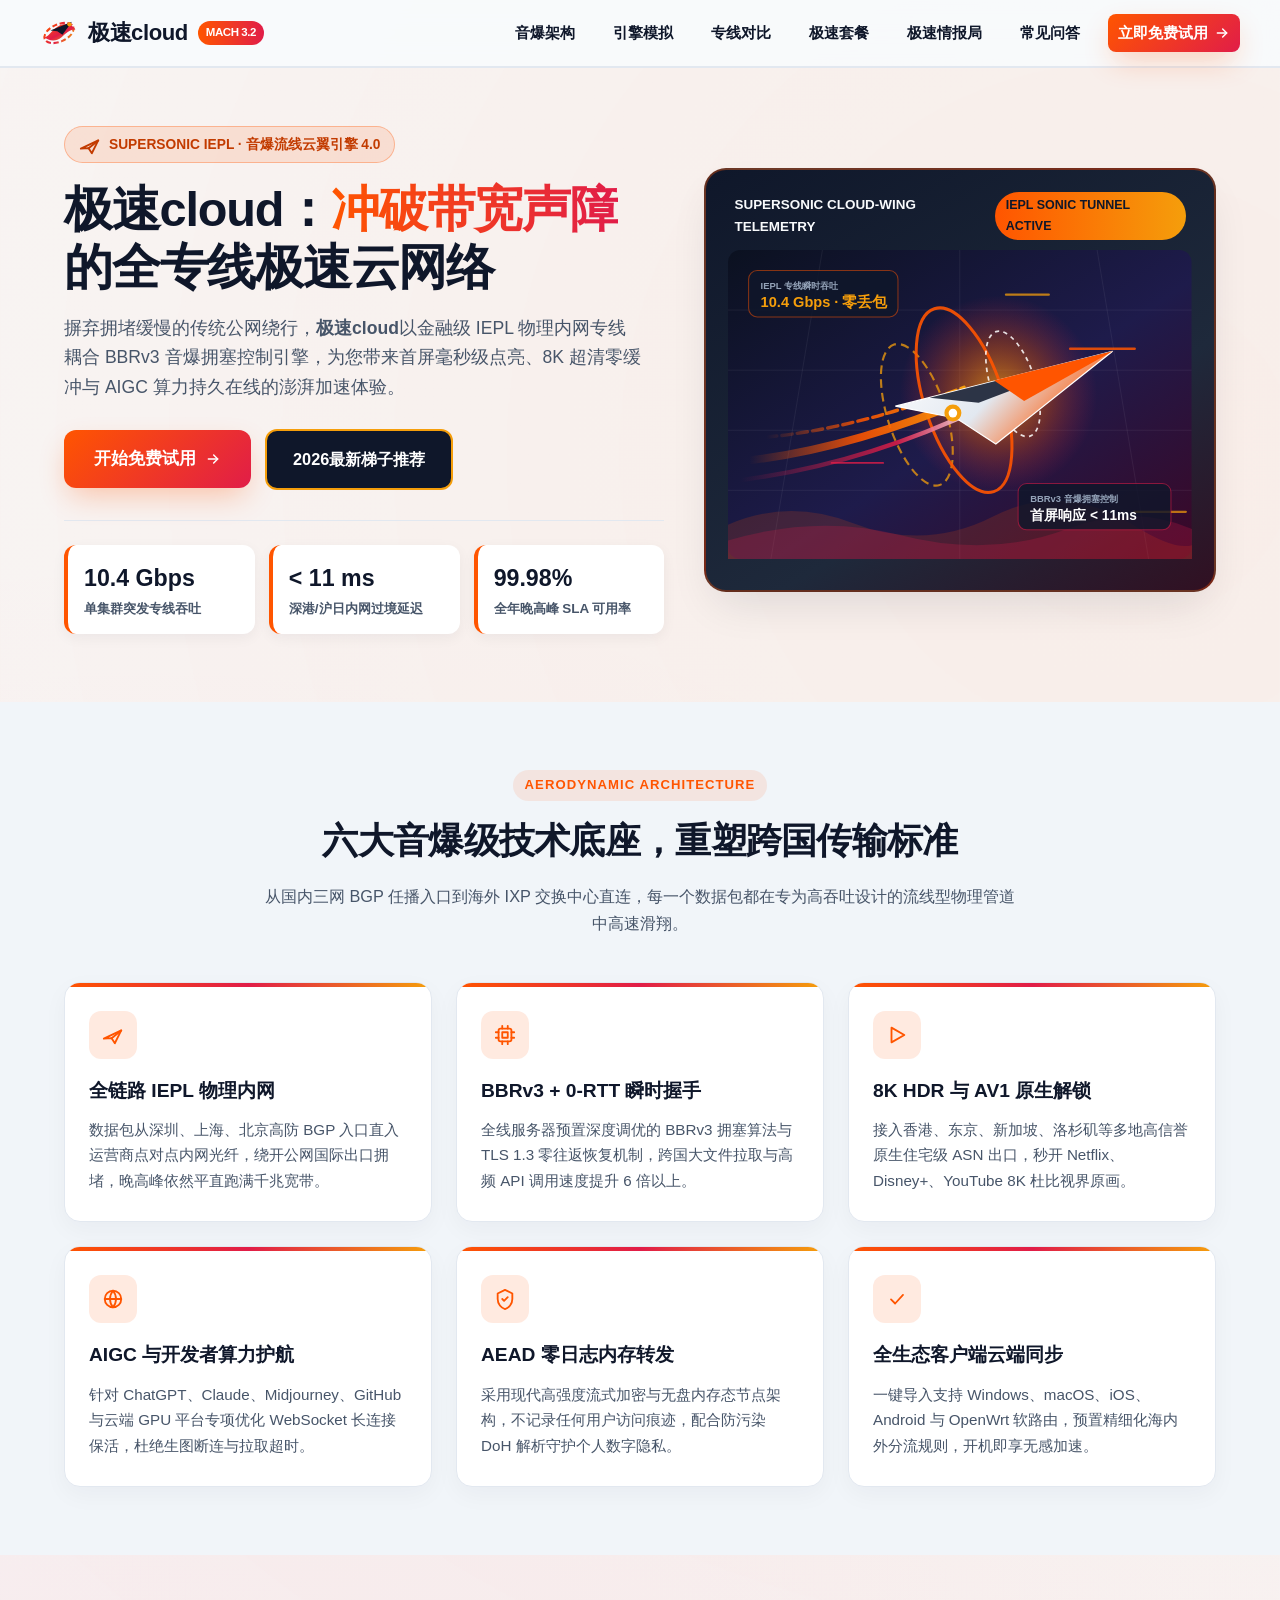
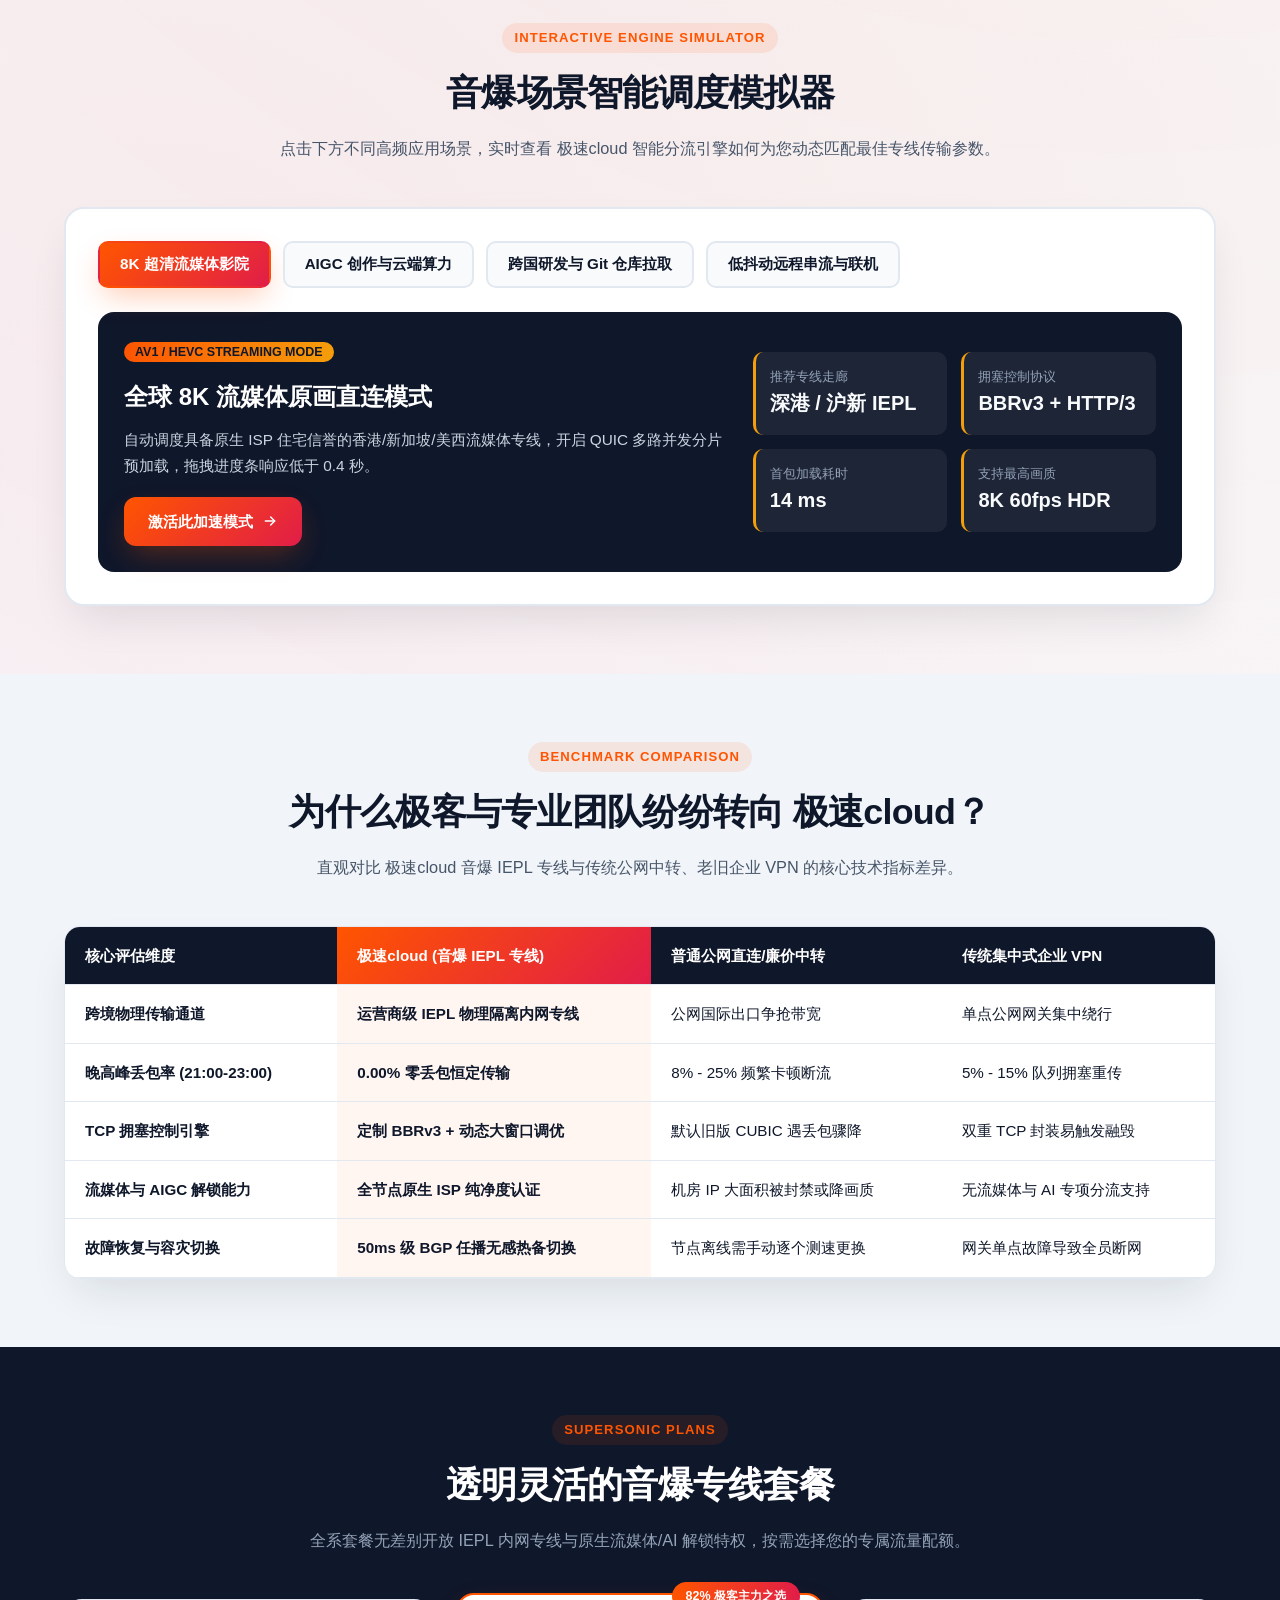
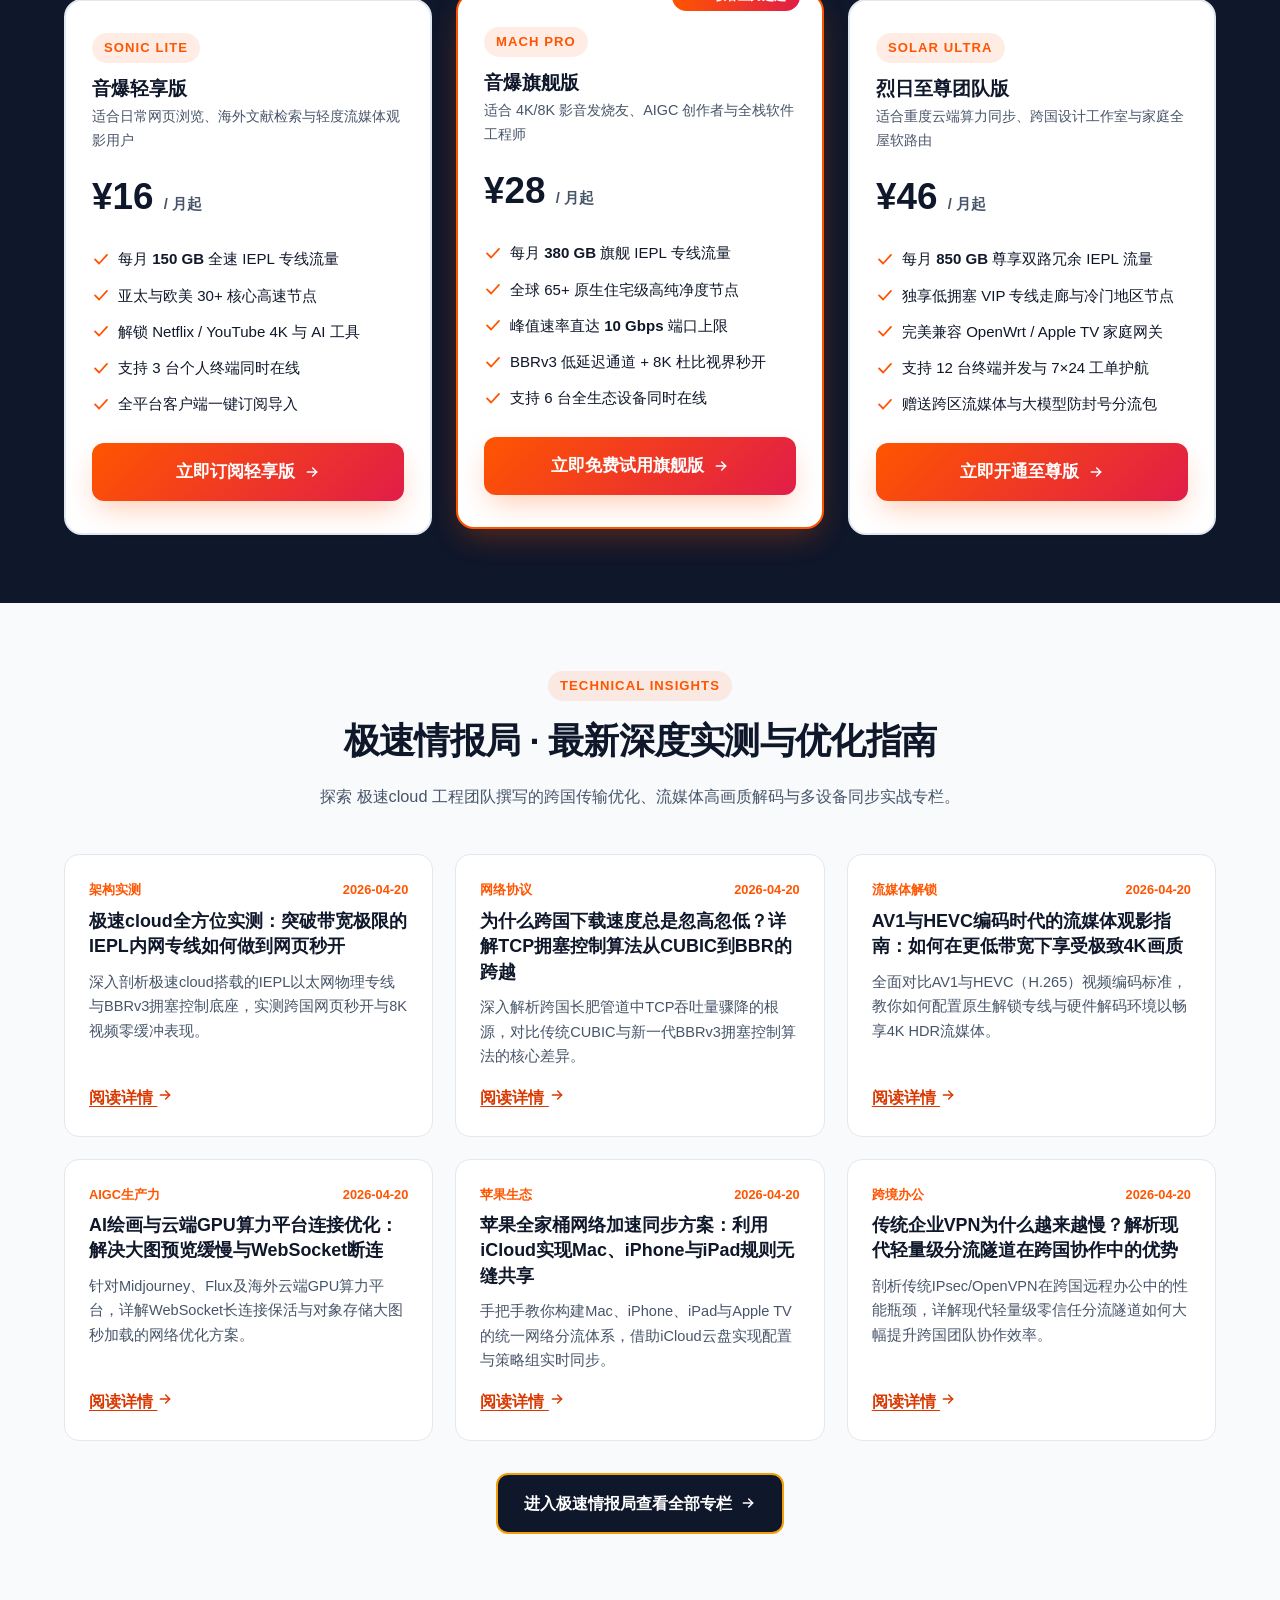
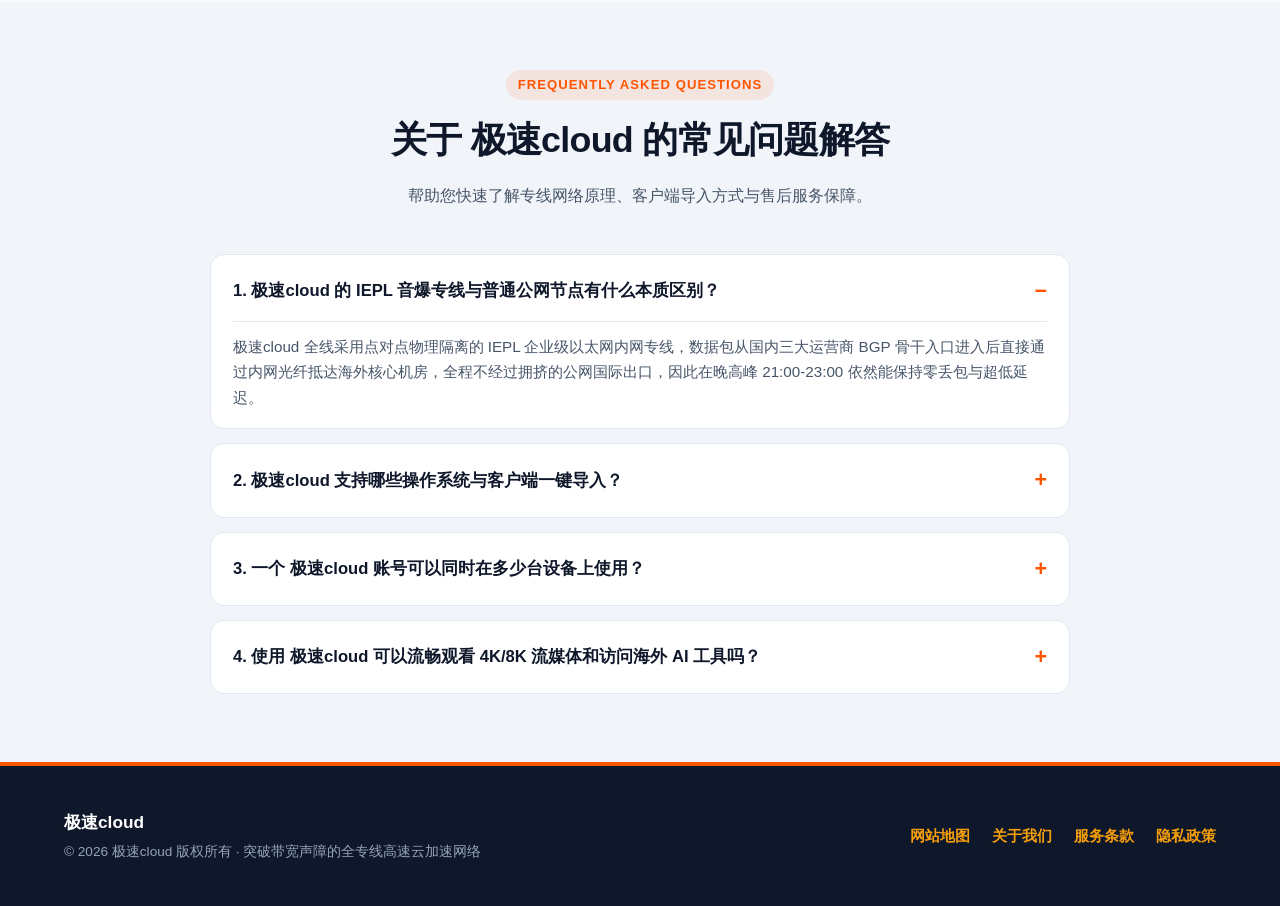
==== index.html @ c7a81253 "Deploy jscloud.autos landing page" ====
<!DOCTYPE html>
<html lang="zh-CN">
<head>
  <meta charset="UTF-8">
  <meta name="viewport" content="width=device-width, initial-scale=1.0">
  <title>极速cloud官网 - 突破声障的IEPL专线客户端下载与高速节点机场套餐</title>
  <meta name="description" content="极速cloud官方客户端与高速节点订阅平台，搭载IEPL内网物理专线与BBRv3音爆加速引擎，实现跨国网络加速与8K流媒体极速秒开，是2026年口碑卓越的旗舰机场推荐之选。">
  <link rel="canonical" href="https://jscloud.autos/">
  <meta property="og:title" content="极速cloud官网 - 突破声障的IEPL专线客户端下载与高速节点机场套餐">
  <meta property="og:description" content="极速cloud官方客户端与高速节点订阅平台，搭载IEPL内网物理专线与BBRv3音爆加速引擎，实现跨国网络加速与8K流媒体极速秒开，是2026年口碑卓越的旗舰机场推荐之选。">
  <meta property="og:url" content="https://jscloud.autos/">
  <meta property="og:type" content="website">
  <script type="application/ld+json">
  [
    {
      "@context": "https://schema.org",
      "@type": "SoftwareApplication",
      "name": "极速cloud",
      "applicationCategory": "NetworkingApplication",
      "operatingSystem": "Windows, macOS, iOS, Android, Linux, OpenWrt",
      "description": "极速cloud官方客户端与高速节点订阅平台，搭载IEPL内网物理专线与BBRv3音爆加速引擎，实现跨国网络加速与8K流媒体极速秒开，是2026年口碑卓越的旗舰机场推荐之选。",
      "offers": {
        "@type": "AggregateOffer",
        "lowPrice": "16.00",
        "highPrice": "46.00",
        "priceCurrency": "CNY",
        "offerCount": "3"
      }
    },
    {
      "@context": "https://schema.org",
      "@type": "FAQPage",
      "mainEntity": [
        {
          "@type": "Question",
          "name": "极速cloud的IEPL音爆专线与普通公网节点有什么本质区别？",
          "acceptedAnswer": {
            "@type": "Answer",
            "text": "极速cloud全线采用点对点物理隔离的IEPL企业内网专线，数据包无需经过拥挤的公网国际出口，晚高峰依然保持零丢包与超低抖动。"
          }
        },
        {
          "@type": "Question",
          "name": "极速cloud支持哪些操作系统与客户端一键导入？",
          "acceptedAnswer": {
            "@type": "Answer",
            "text": "全面兼容Windows、macOS、iOS、Android、Linux及OpenWrt软路由主流客户端，提供智能云端订阅链接一键导入。"
          }
        },
        {
          "@type": "Question",
          "name": "一个极速cloud账号可以同时在多少台设备上使用？",
          "acceptedAnswer": {
            "@type": "Answer",
            "text": "所有套餐均支持个人名下多终端同时在线，无论是桌面办公电脑、手机、平板还是客厅Apple TV均可无缝共享。"
          }
        },
        {
          "@type": "Question",
          "name": "使用极速cloud可以流畅观看4K流媒体和访问海外AI工具吗？",
          "acceptedAnswer": {
            "@type": "Answer",
            "text": "可以。极速cloud在全部核心落地机房部署了高纯净度原生ISP出口，完美支持Netflix、Disney+、YouTube 8K以及主流AI生产力工具。"
          }
        }
      ]
    }
  ]
  </script>
  <style>
:root {
  --bg-main: #F8FAFC;
  --bg-card: #FFFFFF;
  --bg-dark: #0F172A;
  --bg-dark-2: #1E293B;
  --text-main: #0F172A;
  --text-muted: #475569;
  --accent-orange: #FF5500;
  --accent-crimson: #E11D48;
  --accent-gold: #F59E0B;
  --border-light: #E2E8F0;
  --shadow-lg: 0 20px 45px -12px rgba(15, 23, 42, 0.12);
  --shadow-orange: 0 12px 30px -6px rgba(255, 85, 0, 0.32);
}
* { box-sizing: border-box; margin: 0; padding: 0; }
html { scroll-behavior: smooth; font-family: "PingFang SC", "Microsoft YaHei", -apple-system, BlinkMacSystemFont, sans-serif; background: var(--bg-main); color: var(--text-main); line-height: 1.68; }
body { overflow-x: hidden; background-image: radial-gradient(circle at 88% 8%, rgba(255,85,0,0.08) 0%, transparent 42%), radial-gradient(circle at 12% 35%, rgba(225,29,72,0.06) 0%, transparent 38%); }
a, a:visited { color: #D93800; text-decoration: underline; text-underline-offset: 3px; font-weight: 600; transition: color 0.2s ease, opacity 0.2s ease; }
a:hover { color: var(--accent-crimson); }
.container { max-width: 1200px; margin: 0 auto; padding: 0 24px; }

/* Header & Navigation */
.site-header { position: sticky; top: 0; z-index: 100; background: rgba(248, 250, 252, 0.94); backdrop-filter: blur(12px); border-bottom: 2px solid var(--border-light); }
.nav-wrap { display: flex; align-items: center; justify-content: space-between; padding: 14px 0; gap: 16px; }
.brand-link, .brand-link:visited { display: inline-flex; align-items: center; gap: 10px; font-size: 1.38rem; font-weight: 900; color: var(--text-main); text-decoration: none; letter-spacing: -0.02em; }
.brand-badge { font-size: 0.72rem; background: linear-gradient(90deg, var(--accent-orange), var(--accent-crimson)); color: #fff; padding: 2px 8px; border-radius: 99px; font-weight: 700; text-transform: uppercase; }
.main-nav { display: flex; align-items: center; flex-wrap: wrap; gap: 8px 18px; }
.main-nav a, .main-nav a:visited { color: var(--text-main); text-decoration: none; font-size: 0.96rem; font-weight: 700; padding: 6px 10px; border-radius: 8px; transition: all 0.2s; }
.main-nav a:hover { color: var(--accent-orange); background: rgba(255, 85, 0, 0.08); }
.nav-cta, .nav-cta:visited { background: linear-gradient(135deg, var(--accent-orange), var(--accent-crimson)); color: #FFFFFF !important; text-decoration: none !important; padding: 9px 18px; border-radius: 999px; font-size: 0.92rem; font-weight: 800; box-shadow: var(--shadow-orange); display: inline-flex; align-items: center; gap: 6px; white-space: nowrap; }
.nav-cta:hover { transform: translateY(-1px); opacity: 0.95; }

/* Buttons */
.btn-row { display: flex; flex-wrap: wrap; gap: 14px; align-items: center; margin-top: 26px; }
.btn-primary, .btn-primary:visited { display: inline-flex; align-items: center; gap: 9px; background: linear-gradient(135deg, var(--accent-orange) 0%, var(--accent-crimson) 100%); color: #FFFFFF !important; text-decoration: none !important; padding: 15px 30px; border-radius: 12px; font-size: 1.05rem; font-weight: 800; box-shadow: var(--shadow-orange); transition: transform 0.2s, box-shadow 0.2s; border: none; cursor: pointer; }
.btn-primary:hover { transform: translateY(-2px); box-shadow: 0 16px 36px -6px rgba(225, 29, 72, 0.45); }
.btn-secondary, .btn-secondary:visited { display: inline-flex; align-items: center; gap: 8px; background: var(--bg-dark); color: #FFFFFF !important; text-decoration: none !important; padding: 15px 26px; border-radius: 12px; font-size: 1.02rem; font-weight: 800; border: 2px solid var(--accent-gold); transition: transform 0.2s, background 0.2s; }
.btn-secondary:hover { background: var(--bg-dark-2); transform: translateY(-2px); }

/* Hero Section */
.hero { padding: 58px 0 68px; position: relative; overflow: hidden; }
.hero-grid { display: grid; grid-template-columns: 1.08fr 0.92fr; gap: 40px; align-items: center; }
.sonic-tag { display: inline-flex; align-items: center; gap: 8px; background: rgba(255, 85, 0, 0.12); color: #C23B00; border: 1px solid rgba(255, 85, 0, 0.32); padding: 6px 14px; border-radius: 999px; font-size: 0.86rem; font-weight: 800; margin-bottom: 18px; }
.hero h1 { font-size: clamp(2.1rem, 3.8vw, 3.25rem); line-height: 1.18; font-weight: 900; color: var(--bg-dark); letter-spacing: -0.025em; margin-bottom: 18px; }
.hero h1 .hl { background: linear-gradient(90deg, var(--accent-orange), var(--accent-crimson)); -webkit-background-clip: text; -webkit-text-fill-color: transparent; }
.hero-lead { font-size: 1.1rem; color: var(--text-muted); margin-bottom: 20px; max-width: 580px; }
.hero-metrics { display: grid; grid-template-columns: repeat(3, 1fr); gap: 14px; margin-top: 30px; padding-top: 24px; border-top: 1px solid var(--border-light); }
.metric-box { background: var(--bg-card); padding: 14px 16px; border-radius: 12px; border-left: 4px solid var(--accent-orange); box-shadow: 0 4px 14px rgba(15,23,42,0.05); }
.metric-val { font-size: 1.45rem; font-weight: 900; color: var(--bg-dark); }
.metric-lbl { font-size: 0.84rem; color: var(--text-muted); font-weight: 600; }

/* Animated SVG Stage */
.sonic-stage { background: linear-gradient(150deg, #0F172A 0%, #1E293B 65%, #311022 100%); border-radius: 22px; padding: 22px; box-shadow: var(--shadow-lg); border: 2px solid rgba(255, 85, 0, 0.35); position: relative; overflow: hidden; }
.sonic-stage-header { display: flex; justify-content: space-between; align-items: center; color: #F8FAFC; font-size: 0.84rem; font-weight: 700; margin-bottom: 10px; padding: 0 6px; }
.mach-pill { background: linear-gradient(90deg, #FF5500, #F59E0B); color: #0F172A; padding: 3px 11px; border-radius: 99px; font-weight: 900; font-size: 0.78rem; }
@keyframes pulseBoom { 0%, 100% { transform: scale(0.95); opacity: 0.75; } 50% { transform: scale(1.06); opacity: 1; } }
@keyframes wingFloat { 0%, 100% { transform: translateY(0px) translateX(0px); } 50% { transform: translateY(-7px) translateX(5px); } }
.wing-glider { animation: wingFloat 3.4s ease-in-out infinite; transform-origin: center; }
.boom-ring { animation: pulseBoom 2.4s ease-in-out infinite; transform-origin: center; }

/* Sections */
.section { padding: 68px 0; }
.section-alt { background: #F1F5F9; }
.section-dark { background: var(--bg-dark); color: #F8FAFC; }
.sec-head { text-align: center; max-width: 760px; margin: 0 auto 44px; }
.sec-tag { display: inline-block; font-size: 0.82rem; font-weight: 800; text-transform: uppercase; letter-spacing: 0.08em; color: var(--accent-orange); background: rgba(255,85,0,0.1); padding: 4px 12px; border-radius: 99px; margin-bottom: 10px; }
.sec-head h2 { font-size: clamp(1.7rem, 2.8vw, 2.35rem); font-weight: 900; margin-bottom: 12px; letter-spacing: -0.02em; }
.sec-head p { color: var(--text-muted); font-size: 1.02rem; }
.section-dark .sec-head p { color: #94A3B8; }

/* Feature Grid */
.feat-grid { display: grid; grid-template-columns: repeat(3, 1fr); gap: 24px; }
.feat-card { background: var(--bg-card); border-radius: 16px; padding: 28px 24px; border: 1px solid var(--border-light); box-shadow: 0 8px 24px rgba(15,23,42,0.04); transition: transform 0.2s, border-color 0.2s; position: relative; overflow: hidden; }
.feat-card::before { content: ""; position: absolute; top: 0; left: 0; width: 100%; height: 4px; background: linear-gradient(90deg, var(--accent-orange), var(--accent-crimson), var(--accent-gold)); }
.feat-card:hover { transform: translateY(-4px); border-color: var(--accent-orange); }
.feat-icon { width: 48px; height: 48px; border-radius: 12px; background: rgba(255,85,0,0.12); color: var(--accent-orange); display: flex; align-items: center; justify-content: center; margin-bottom: 16px; }
.feat-card h3 { font-size: 1.2rem; font-weight: 800; margin-bottom: 10px; }
.feat-card p { color: var(--text-muted); font-size: 0.95rem; }

/* Interactive Sonic Tunnel Simulator */
.sim-panel { background: var(--bg-card); border-radius: 20px; padding: 32px; border: 2px solid var(--border-light); box-shadow: var(--shadow-lg); }
.sim-tabs { display: flex; flex-wrap: wrap; gap: 12px; margin-bottom: 24px; }
.sim-tab { padding: 11px 20px; border-radius: 10px; border: 2px solid var(--border-light); background: #F8FAFC; font-weight: 800; font-size: 0.95rem; cursor: pointer; color: var(--text-main); transition: all 0.2s; }
.sim-tab.active { background: linear-gradient(135deg, var(--accent-orange), var(--accent-crimson)); color: #fff; border-color: transparent; box-shadow: var(--shadow-orange); }
.sim-body { display: grid; grid-template-columns: 1.2fr 0.8fr; gap: 24px; align-items: center; background: #0F172A; color: #F8FAFC; padding: 26px; border-radius: 16px; }
.sim-stats { display: grid; grid-template-columns: repeat(2, 1fr); gap: 14px; }
.sim-stat-box { background: rgba(255,255,255,0.06); padding: 14px; border-radius: 10px; border-left: 3px solid var(--accent-gold); }
.sim-stat-box span { display: block; font-size: 0.8rem; color: #94A3B8; }
.sim-stat-box strong { font-size: 1.25rem; color: #F8FAFC; }

/* Comparison Table */
.table-wrap { overflow-x: auto; background: var(--bg-card); border-radius: 16px; border: 1px solid var(--border-light); box-shadow: var(--shadow-lg); }
.comp-table { width: 100%; border-collapse: collapse; min-width: 640px; }
.comp-table th, .comp-table td { padding: 16px 20px; text-align: left; border-bottom: 1px solid var(--border-light); font-size: 0.95rem; }
.comp-table th { background: var(--bg-dark); color: #FFFFFF; font-weight: 800; }
.comp-table th.hl-col { background: linear-gradient(135deg, var(--accent-orange), var(--accent-crimson)); }
.comp-table td.hl-col { background: rgba(255, 85, 0, 0.05); font-weight: 700; color: var(--bg-dark); }

/* Pricing Grid */
.price-grid { display: grid; grid-template-columns: repeat(3, 1fr); gap: 24px; align-items: stretch; }
.price-card { background: var(--bg-card); color: var(--text-main); border-radius: 18px; padding: 32px 26px; border: 2px solid var(--border-light); display: flex; flex-direction: column; justify-content: space-between; position: relative; }
.price-card.pop { border-color: var(--accent-orange); box-shadow: var(--shadow-orange); transform: translateY(-6px); }
.pop-badge { position: absolute; top: -13px; right: 22px; background: linear-gradient(90deg, var(--accent-orange), var(--accent-crimson)); color: #fff; font-size: 0.78rem; font-weight: 800; padding: 4px 14px; border-radius: 99px; }
.price-num { font-size: 2.3rem; font-weight: 900; color: var(--bg-dark); margin: 14px 0; }
.price-num small { font-size: 0.92rem; color: var(--text-muted); font-weight: 600; }
.price-list { list-style: none; margin: 18px 0 26px; display: flex; flex-direction: column; gap: 11px; }
.price-list li { display: flex; align-items: center; gap: 8px; font-size: 0.94rem; }
.price-list li svg { color: var(--accent-orange); flex-shrink: 0; }

/* Articles Preview & Hub */
.art-grid { display: grid; grid-template-columns: repeat(3, 1fr); gap: 22px; }
.art-card { background: var(--bg-card); border-radius: 15px; padding: 24px; border: 1px solid var(--border-light); display: flex; flex-direction: column; justify-content: space-between; transition: transform 0.2s, box-shadow 0.2s; }
.art-card:hover { transform: translateY(-4px); box-shadow: var(--shadow-lg); border-color: var(--accent-orange); }
.art-meta { font-size: 0.8rem; font-weight: 700; color: var(--accent-orange); margin-bottom: 8px; display: flex; justify-content: space-between; }
.art-card h3 { font-size: 1.12rem; font-weight: 800; margin-bottom: 10px; line-height: 1.42; }
.art-card h3 a, .art-card h3 a:visited { color: var(--bg-dark); text-decoration: none; }
.art-card h3 a:hover { color: var(--accent-orange); }
.art-card p { font-size: 0.91rem; color: var(--text-muted); margin-bottom: 16px; }

/* FAQ Accordion */
.faq-list { max-width: 860px; margin: 0 auto; display: flex; flex-direction: column; gap: 14px; }
.faq-item { background: var(--bg-card); border: 1px solid var(--border-light); border-radius: 14px; padding: 18px 22px; }
.faq-item summary { font-weight: 800; font-size: 1.04rem; cursor: pointer; list-style: none; display: flex; justify-content: space-between; align-items: center; }
.faq-item summary::after { content: "+"; font-size: 1.35rem; color: var(--accent-orange); font-weight: 900; }
.faq-item[open] summary::after { content: "−"; }
.faq-item p { margin-top: 12px; color: var(--text-muted); font-size: 0.95rem; border-top: 1px solid var(--border-light); padding-top: 12px; }

/* Article Detail Layout */
.article-wrap { max-width: 860px; margin: 44px auto 70px; background: var(--bg-card); border-radius: 20px; padding: 44px; border: 1px solid var(--border-light); box-shadow: var(--shadow-lg); }
.breadcrumb { font-size: 0.88rem; color: var(--text-muted); margin-bottom: 18px; }
.article-wrap h1 { font-size: clamp(1.65rem, 2.8vw, 2.25rem); font-weight: 900; line-height: 1.3; margin-bottom: 14px; color: var(--bg-dark); }
.art-byline { display: flex; flex-wrap: wrap; gap: 16px; font-size: 0.86rem; color: var(--text-muted); padding-bottom: 20px; margin-bottom: 26px; border-bottom: 2px solid var(--border-light); }
.art-content h2 { font-size: 1.38rem; font-weight: 800; color: var(--bg-dark); margin: 28px 0 12px; padding-left: 12px; border-left: 4px solid var(--accent-orange); }
.art-content h3 { font-size: 1.14rem; font-weight: 800; color: var(--bg-dark-2); margin: 20px 0 10px; }
.art-content p { margin-bottom: 16px; font-size: 1.01rem; color: #1E293B; line-height: 1.8; }
.cta-banner { background: linear-gradient(135deg, #0F172A 0%, #271123 100%); color: #fff; border-radius: 16px; padding: 28px; margin: 34px 0; border: 1px solid var(--accent-orange); display: flex; flex-wrap: wrap; justify-content: space-between; align-items: center; gap: 18px; }

/* Footer */
.site-footer { background: var(--bg-dark); color: #CBD5E1; padding: 42px 0; border-top: 4px solid var(--accent-orange); }
.footer-inner { display: flex; flex-wrap: wrap; justify-content: space-between; align-items: center; gap: 20px; }
.footer-links { display: flex; flex-wrap: wrap; gap: 22px; }
.footer-links a, .footer-links a:visited { color: #F59E0B; text-decoration: none; font-weight: 700; font-size: 0.95rem; }
.footer-links a:hover { color: #FF5500; text-decoration: underline; }

/* Responsive - Rule 7: Mobile navigation MUST remain visible */
@media (max-width: 920px) {
  .hero-grid, .feat-grid, .price-grid, .art-grid, .sim-body { grid-template-columns: 1fr; }
  .price-card.pop { transform: none; }
}
@media (max-width: 768px) {
  .nav-wrap { flex-direction: column; align-items: flex-start; gap: 10px; }
  .main-nav { width: 100%; display: flex !important; flex-wrap: wrap; gap: 6px 10px; padding-top: 6px; border-top: 1px solid var(--border-light); }
  .main-nav a { font-size: 0.88rem; padding: 5px 8px; }
  .hero { padding: 34px 0 46px; }
  .hero-metrics { grid-template-columns: 1fr; }
  .article-wrap { padding: 24px 18px; margin: 22px auto 46px; }
}
</style>
  <link rel="stylesheet" href="style.css">
  <meta property="og:image" content="https://jscloud.autos/og-cover.png">
  <script type="application/ld+json">
{
  "@context": "https://schema.org",
  "@type": "Product",
  "name": "极速cloud",
  "brand": {
    "@type": "Brand",
    "name": "极速cloud"
  },
  "description": "极速cloud采用音爆流线IEPL内网专线与BBRv3高吞吐加速架构，提供4K流媒体、AIGC云端算力与跨国协作极速秒开的网络加速服务。",
  "offers": {
    "@type": "AggregateOffer",
    "lowPrice": "18.00",
    "highPrice": "68.00",
    "priceCurrency": "CNY",
    "offerCount": "3"
  }
}
  </script>
</head>
<body>
  <header class="site-header">
  <div class="container nav-wrap">
    <a href="index.html" class="brand-link" aria-label="极速cloud首页">
      <svg class="brand-logo" viewBox="0 0 44 44" width="38" height="38" fill="none" xmlns="http://www.w3.org/2000/svg" aria-hidden="true">
  <defs>
    <linearGradient id="sonicGrad" x1="0%" y1="0%" x2="100%" y2="100%">
      <stop offset="0%" stop-color="#FF5500"/>
      <stop offset="55%" stop-color="#E11D48"/>
      <stop offset="100%" stop-color="#F59E0B"/>
    </linearGradient>
  </defs>
  <ellipse cx="22" cy="22" rx="18" ry="10" transform="rotate(-24 22 22)" stroke="url(#sonicGrad)" stroke-width="2.4" stroke-dasharray="6 3"/>
  <path d="M5 27C11 27 16 14 27 12C33 11 39 14 41 18C35 18 30 22 25 27C18 33 10 31 5 27Z" fill="url(#sonicGrad)"/>
  <path d="M12 19L37 9L26 24L20 20L12 19Z" fill="#0F172A"/>
  <circle cx="34" cy="12" r="2.5" fill="#F59E0B"/>
</svg>
      <span>极速cloud</span>
      <span class="brand-badge">MACH 3.2</span>
    </a>
    <nav class="main-nav" aria-label="主导航">
      <a href="index.html#features">音爆架构</a>
      <a href="index.html#simulator">引擎模拟</a>
      <a href="index.html#comparison">专线对比</a>
      <a href="index.html#pricing">极速套餐</a>
      <a href="supersonic-brief.html">极速情报局</a>
      <a href="index.html#faq">常见问答</a>
      <a href="https://ww012.twilightaff.com/#/?code=A56DH1Af" rel="nofollow" target="_blank" class="nav-cta">立即免费试用 <svg class="ico" viewBox="0 0 24 24" width="16" height="16" fill="none" stroke="currentColor" stroke-width="2.2" stroke-linecap="round" stroke-linejoin="round"><line x1="5" y1="12" x2="19" y2="12"/><polyline points="13 6 19 12 13 18"/></svg></a>
    </nav>
  </div>
</header>
  <main>
    <!-- Hero Section (Strictly NO Node Speed Test table! Pure Supersonic Cloud-Wing Animated SVG) -->
    <section class="hero">
      <div class="container hero-grid">
        <div>
          <div class="sonic-tag"><svg class="ico" viewBox="0 0 24 24" width="22" height="22" fill="none" stroke="currentColor" stroke-width="2" stroke-linecap="round" stroke-linejoin="round"><path d="M2 16l19-9-7 14-3.5-5.5L2 16z"/><path d="M21 7L10.5 15.5"/></svg> <span>SUPERSONIC IEPL · 音爆流线云翼引擎 4.0</span></div>
          <h1>极速cloud：<span class="hl">冲破带宽声障</span>的全专线极速云网络</h1>
          <p class="hero-lead">
            摒弃拥堵缓慢的传统公网绕行，<strong>极速cloud</strong>以金融级 IEPL 物理内网专线耦合 BBRv3 音爆拥塞控制引擎，为您带来首屏毫秒级点亮、8K 超清零缓冲与 AIGC 算力持久在线的澎湃加速体验。
          </p>
          <div class="btn-row">
            <a href="https://ww012.twilightaff.com/#/?code=A56DH1Af" rel="nofollow" target="_blank" class="btn-primary">开始免费试用 <svg class="ico" viewBox="0 0 24 24" width="16" height="16" fill="none" stroke="currentColor" stroke-width="2.2" stroke-linecap="round" stroke-linejoin="round"><line x1="5" y1="12" x2="19" y2="12"/><polyline points="13 6 19 12 13 18"/></svg></a>
            <a href="https://tizilab.net/paihang/" target="_blank" class="btn-secondary">2026最新梯子推荐</a>
          </div>
          <div class="hero-metrics">
            <div class="metric-box">
              <div class="metric-val">10.4 Gbps</div>
              <div class="metric-lbl">单集群突发专线吞吐</div>
            </div>
            <div class="metric-box">
              <div class="metric-val">&lt; 11 ms</div>
              <div class="metric-lbl">深港/沪日内网过境延迟</div>
            </div>
            <div class="metric-box">
              <div class="metric-val">99.98%</div>
              <div class="metric-lbl">全年晚高峰 SLA 可用率</div>
            </div>
          </div>
        </div>
        <div>
          <div class="sonic-stage" role="img" aria-label="极速cloud音爆流线云翼冲破声障动态演示">
  <div class="sonic-stage-header">
    <span>SUPERSONIC CLOUD-WING TELEMETRY</span>
    <span class="mach-pill">IEPL SONIC TUNNEL ACTIVE</span>
  </div>
  <svg viewBox="0 0 540 360" width="100%" height="auto" xmlns="http://www.w3.org/2000/svg">
    <defs>
      <linearGradient id="skyBg" x1="0%" y1="0%" x2="100%" y2="100%">
        <stop offset="0%" stop-color="#0B1120"/>
        <stop offset="55%" stop-color="#1E1B4B"/>
        <stop offset="100%" stop-color="#3B0726"/>
      </linearGradient>
      <linearGradient id="ionRibbon" x1="0%" y1="50%" x2="100%" y2="50%">
        <stop offset="0%" stop-color="#FF5500" stop-opacity="0"/>
        <stop offset="50%" stop-color="#FF5500" stop-opacity="0.88"/>
        <stop offset="100%" stop-color="#F59E0B" stop-opacity="1"/>
      </linearGradient>
      <linearGradient id="crimsonRibbon" x1="0%" y1="50%" x2="100%" y2="50%">
        <stop offset="0%" stop-color="#E11D48" stop-opacity="0"/>
        <stop offset="65%" stop-color="#E11D48" stop-opacity="0.85"/>
        <stop offset="100%" stop-color="#F8FAFC" stop-opacity="0.95"/>
      </linearGradient>
      <linearGradient id="wingMetal" x1="0%" y1="0%" x2="100%" y2="40%">
        <stop offset="0%" stop-color="#FFFFFF"/>
        <stop offset="55%" stop-color="#E2E8F0"/>
        <stop offset="100%" stop-color="#FF5500"/>
      </linearGradient>
      <radialGradient id="sonicGlow" cx="50%" cy="50%" r="50%">
        <stop offset="0%" stop-color="#F59E0B" stop-opacity="0.75"/>
        <stop offset="55%" stop-color="#FF5500" stop-opacity="0.32"/>
        <stop offset="100%" stop-color="#E11D48" stop-opacity="0"/>
      </radialGradient>
    </defs>

    <!-- Background Stage -->
    <rect width="540" height="360" rx="14" fill="url(#skyBg)"/>

    <!-- Perspective Horizon Grid -->
    <g stroke="rgba(255,255,255,0.07)" stroke-width="1">
      <line x1="0" y1="70" x2="540" y2="70"/>
      <line x1="0" y1="140" x2="540" y2="140"/>
      <line x1="0" y1="210" x2="540" y2="210"/>
      <line x1="0" y1="280" x2="540" y2="280"/>
      <line x1="110" y1="0" x2="50" y2="360"/>
      <line x1="270" y1="0" x2="270" y2="360"/>
      <line x1="430" y1="0" x2="490" y2="360"/>
    </g>

    <!-- Streaking High-Velocity Cloud Particles -->
    <g stroke="#F59E0B" stroke-linecap="round">
      <line x1="480" y1="52" x2="530" y2="52" stroke-width="2.5" opacity="0.75">
        <animate attributeName="x1" values="540;-80" dur="1.3s" repeatCount="indefinite"/>
        <animate attributeName="x2" values="590;-30" dur="1.3s" repeatCount="indefinite"/>
      </line>
      <line x1="420" y1="115" x2="495" y2="115" stroke-width="3" stroke="#FF5500" opacity="0.85">
        <animate attributeName="x1" values="540;-120" dur="0.95s" repeatCount="indefinite"/>
        <animate attributeName="x2" values="615;-45" dur="0.95s" repeatCount="indefinite"/>
      </line>
      <line x1="500" y1="248" x2="560" y2="248" stroke-width="2.2" stroke="#E11D48" opacity="0.8">
        <animate attributeName="x1" values="540;-100" dur="1.15s" repeatCount="indefinite"/>
        <animate attributeName="x2" values="600;-40" dur="1.15s" repeatCount="indefinite"/>
      </line>
      <line x1="460" y1="305" x2="520" y2="305" stroke-width="2.6" opacity="0.7">
        <animate attributeName="x1" values="540;-90" dur="1.45s" repeatCount="indefinite"/>
        <animate attributeName="x2" values="600;-30" dur="1.45s" repeatCount="indefinite"/>
      </line>
    </g>

    <!-- Ambient Cloud Layers at Bottom -->
    <path d="M-20 330 Q60 285 145 318 T310 310 T475 322 T560 305 L560 370 L-20 370 Z" fill="rgba(255,85,0,0.16)"/>
    <path d="M-20 345 Q95 305 200 332 T395 325 T560 335 L560 370 L-20 370 Z" fill="rgba(225,29,72,0.22)"/>

    <!-- Sonic Boom Shockwave Rings (Expanding & Pulsing) -->
    <circle cx="315" cy="168" r="115" fill="url(#sonicGlow)"/>
    <g class="boom-ring">
      <ellipse cx="220" cy="192" rx="34" ry="86" transform="rotate(-18 220 192)" fill="none" stroke="#F59E0B" stroke-width="2.5" stroke-dasharray="10 6" opacity="0.75"/>
      <ellipse cx="275" cy="175" rx="46" ry="112" transform="rotate(-18 275 175)" fill="none" stroke="#FF5500" stroke-width="3.5" opacity="0.9"/>
      <ellipse cx="332" cy="156" rx="26" ry="64" transform="rotate(-18 332 156)" fill="none" stroke="#FFFFFF" stroke-width="2" stroke-dasharray="5 5" opacity="0.85"/>
    </g>

    <!-- Triple Ion-Light Ribbons Trailing Behind the Cloud-Wing -->
    <path d="M25 245 Q140 232 285 172" fill="none" stroke="url(#ionRibbon)" stroke-width="9" stroke-linecap="round"/>
    <path d="M15 268 Q155 250 295 184" fill="none" stroke="url(#crimsonRibbon)" stroke-width="5" stroke-linecap="round"/>
    <path d="M45 218 Q150 208 275 160" fill="none" stroke="url(#ionRibbon)" stroke-width="4" stroke-dasharray="12 6" stroke-linecap="round"/>

    <!-- Supersonic Cloud-Wing Glider Craft -->
    <g class="wing-glider">
      <!-- Outer Delta Wing -->
      <path d="M195 182 L448 118 L312 226 L266 196 Z" fill="url(#wingMetal)" stroke="#FFFFFF" stroke-width="1.5"/>
      <!-- Upper Swept Fin -->
      <path d="M235 172 L448 118 L292 178 Z" fill="#0F172A" opacity="0.86"/>
      <!-- Supersonic Nose Cone & Cockpit -->
      <path d="M310 152 L448 118 L345 176 Z" fill="#FF5500"/>
      <!-- Thruster Core Glow -->
      <circle cx="262" cy="190" r="11" fill="#F59E0B">
        <animate attributeName="r" values="9;14;9" dur="0.6s" repeatCount="indefinite"/>
      </circle>
      <circle cx="262" cy="190" r="5" fill="#FFFFFF"/>
    </g>

    <!-- HUD Telemetry Badges -->
    <g transform="translate(24, 24)">
      <rect width="174" height="54" rx="10" fill="rgba(15,23,42,0.82)" stroke="rgba(255,85,0,0.5)" stroke-width="1.2"/>
      <text x="14" y="22" fill="#94A3B8" font-size="11" font-weight="700">IEPL 专线瞬时吞吐</text>
      <text x="14" y="42" fill="#F59E0B" font-size="17" font-weight="900">10.4 Gbps · 零丢包</text>
    </g>
    <g transform="translate(338, 272)">
      <rect width="178" height="54" rx="10" fill="rgba(15,23,42,0.82)" stroke="rgba(225,29,72,0.55)" stroke-width="1.2"/>
      <text x="14" y="22" fill="#94A3B8" font-size="11" font-weight="700">BBRv3 音爆拥塞控制</text>
      <text x="14" y="42" fill="#FFFFFF" font-size="16" font-weight="900">首屏响应 &lt; 11ms</text>
    </g>
  </svg>
</div>
        </div>
      </div>
    </section>

    <!-- Core Architecture Features -->
    <section id="features" class="section section-alt">
      <div class="container">
        <div class="sec-head">
          <span class="sec-tag">AERODYNAMIC ARCHITECTURE</span>
          <h2>六大音爆级技术底座，重塑跨国传输标准</h2>
          <p>从国内三网 BGP 任播入口到海外 IXP 交换中心直连，每一个数据包都在专为高吞吐设计的流线型物理管道中高速滑翔。</p>
        </div>
        <div class="feat-grid">
          <div class="feat-card">
            <div class="feat-icon"><svg class="ico" viewBox="0 0 24 24" width="22" height="22" fill="none" stroke="currentColor" stroke-width="2" stroke-linecap="round" stroke-linejoin="round"><path d="M2 16l19-9-7 14-3.5-5.5L2 16z"/><path d="M21 7L10.5 15.5"/></svg></div>
            <h3>全链路 IEPL 物理内网</h3>
            <p>数据包从深圳、上海、北京高防 BGP 入口直入运营商点对点内网光纤，绕开公网国际出口拥堵，晚高峰依然平直跑满千兆宽带。</p>
          </div>
          <div class="feat-card">
            <div class="feat-icon"><svg class="ico" viewBox="0 0 24 24" width="22" height="22" fill="none" stroke="currentColor" stroke-width="2" stroke-linecap="round" stroke-linejoin="round"><rect x="5" y="5" width="14" height="14" rx="2"/><rect x="9" y="9" width="6" height="6"/><path d="M9 2v3M15 2v3M9 19v3M15 19v3M2 9h3M2 15h3M19 9h3M19 15h3"/></svg></div>
            <h3>BBRv3 + 0-RTT 瞬时握手</h3>
            <p>全线服务器预置深度调优的 BBRv3 拥塞算法与 TLS 1.3 零往返恢复机制，跨国大文件拉取与高频 API 调用速度提升 6 倍以上。</p>
          </div>
          <div class="feat-card">
            <div class="feat-icon"><svg class="ico" viewBox="0 0 24 24" width="22" height="22" fill="none" stroke="currentColor" stroke-width="2" stroke-linecap="round" stroke-linejoin="round"><polygon points="6 4 20 12 6 20 6 4"/></svg></div>
            <h3>8K HDR 与 AV1 原生解锁</h3>
            <p>接入香港、东京、新加坡、洛杉矶等多地高信誉原生住宅级 ASN 出口，秒开 Netflix、Disney+、YouTube 8K 杜比视界原画。</p>
          </div>
          <div class="feat-card">
            <div class="feat-icon"><svg class="ico" viewBox="0 0 24 24" width="22" height="22" fill="none" stroke="currentColor" stroke-width="2" stroke-linecap="round" stroke-linejoin="round"><circle cx="12" cy="12" r="9"/><path d="M3 12h18"/><path d="M12 3a14 14 0 0 1 0 18 14 14 0 0 1 0-18z"/></svg></div>
            <h3>AIGC 与开发者算力护航</h3>
            <p>针对 ChatGPT、Claude、Midjourney、GitHub 与云端 GPU 平台专项优化 WebSocket 长连接保活，杜绝生图断连与拉取超时。</p>
          </div>
          <div class="feat-card">
            <div class="feat-icon"><svg class="ico" viewBox="0 0 24 24" width="22" height="22" fill="none" stroke="currentColor" stroke-width="2" stroke-linecap="round" stroke-linejoin="round"><path d="M12 2l8 4v6c0 5.5-3.8 9.8-8 11-4.2-1.2-8-5.5-8-11V6l8-4z"/><path d="M9 12l2 2 4-4"/></svg></div>
            <h3>AEAD 零日志内存转发</h3>
            <p>采用现代高强度流式加密与无盘内存态节点架构，不记录任何用户访问痕迹，配合防污染 DoH 解析守护个人数字隐私。</p>
          </div>
          <div class="feat-card">
            <div class="feat-icon"><svg class="ico" viewBox="0 0 24 24" width="18" height="18" fill="none" stroke="currentColor" stroke-width="2.4" stroke-linecap="round" stroke-linejoin="round"><polyline points="4 12.5 9.5 18 20 6.5"/></svg></div>
            <h3>全生态客户端云端同步</h3>
            <p>一键导入支持 Windows、macOS、iOS、Android 与 OpenWrt 软路由，预置精细化海内外分流规则，开机即享无感加速。</p>
          </div>
        </div>
      </div>
    </section>

    <!-- Interactive Sonic Tunnel Simulator -->
    <section id="simulator" class="section">
      <div class="container">
        <div class="sec-head">
          <span class="sec-tag">INTERACTIVE ENGINE SIMULATOR</span>
          <h2>音爆场景智能调度模拟器</h2>
          <p>点击下方不同高频应用场景，实时查看 极速cloud 智能分流引擎如何为您动态匹配最佳专线传输参数。</p>
        </div>
        <div class="sim-panel">
          <div class="sim-tabs" role="tablist">
            <button type="button" class="sim-tab active" onclick="switchSim(0, this)">8K 超清流媒体影院</button>
            <button type="button" class="sim-tab" onclick="switchSim(1, this)">AIGC 创作与云端算力</button>
            <button type="button" class="sim-tab" onclick="switchSim(2, this)">跨国研发与 Git 仓库拉取</button>
            <button type="button" class="sim-tab" onclick="switchSim(3, this)">低抖动远程串流与联机</button>
          </div>
          <div class="sim-body" id="simDisplay">
            <div>
              <span class="mach-pill" id="simTag">AV1 / HEVC STREAMING MODE</span>
              <h3 id="simTitle" style="font-size:1.5rem;margin:12px 0 10px;color:#FFFFFF;">全球 8K 流媒体原画直连模式</h3>
              <p id="simDesc" style="color:#CBD5E1;font-size:0.96rem;margin-bottom:18px;">
                自动调度具备原生 ISP 住宅信誉的香港/新加坡/美西流媒体专线，开启 QUIC 多路并发分片预加载，拖拽进度条响应低于 0.4 秒。
              </p>
              <a href="https://ww012.twilightaff.com/#/?code=A56DH1Af" rel="nofollow" target="_blank" class="btn-primary" style="padding:12px 24px;font-size:0.95rem;">激活此加速模式 <svg class="ico" viewBox="0 0 24 24" width="16" height="16" fill="none" stroke="currentColor" stroke-width="2.2" stroke-linecap="round" stroke-linejoin="round"><line x1="5" y1="12" x2="19" y2="12"/><polyline points="13 6 19 12 13 18"/></svg></a>
            </div>
            <div class="sim-stats">
              <div class="sim-stat-box"><span>推荐专线走廊</span><strong id="simCorridor">深港 / 沪新 IEPL</strong></div>
              <div class="sim-stat-box"><span>拥塞控制协议</span><strong id="simProto">BBRv3 + HTTP/3</strong></div>
              <div class="sim-stat-box"><span>首包加载耗时</span><strong id="simTtfb">14 ms</strong></div>
              <div class="sim-stat-box"><span>支持最高画质</span><strong id="simPeak">8K 60fps HDR</strong></div>
            </div>
          </div>
        </div>
      </div>
    </section>

    <!-- Comparison Matrix -->
    <section id="comparison" class="section section-alt">
      <div class="container">
        <div class="sec-head">
          <span class="sec-tag">BENCHMARK COMPARISON</span>
          <h2>为什么极客与专业团队纷纷转向 极速cloud？</h2>
          <p>直观对比 极速cloud 音爆 IEPL 专线与传统公网中转、老旧企业 VPN 的核心技术指标差异。</p>
        </div>
        <div class="table-wrap">
          <table class="comp-table">
            <thead>
              <tr>
                <th>核心评估维度</th>
                <th class="hl-col">极速cloud (音爆 IEPL 专线)</th>
                <th>普通公网直连/廉价中转</th>
                <th>传统集中式企业 VPN</th>
              </tr>
            </thead>
            <tbody>
              <tr>
                <td><strong>跨境物理传输通道</strong></td>
                <td class="hl-col">运营商级 IEPL 物理隔离内网专线</td>
                <td>公网国际出口争抢带宽</td>
                <td>单点公网网关集中绕行</td>
              </tr>
              <tr>
                <td><strong>晚高峰丢包率 (21:00-23:00)</strong></td>
                <td class="hl-col">0.00% 零丢包恒定传输</td>
                <td>8% - 25% 频繁卡顿断流</td>
                <td>5% - 15% 队列拥塞重传</td>
              </tr>
              <tr>
                <td><strong>TCP 拥塞控制引擎</strong></td>
                <td class="hl-col">定制 BBRv3 + 动态大窗口调优</td>
                <td>默认旧版 CUBIC 遇丢包骤降</td>
                <td>双重 TCP 封装易触发融毁</td>
              </tr>
              <tr>
                <td><strong>流媒体与 AIGC 解锁能力</strong></td>
                <td class="hl-col">全节点原生 ISP 纯净度认证</td>
                <td>机房 IP 大面积被封禁或降画质</td>
                <td>无流媒体与 AI 专项分流支持</td>
              </tr>
              <tr>
                <td><strong>故障恢复与容灾切换</strong></td>
                <td class="hl-col">50ms 级 BGP 任播无感热备切换</td>
                <td>节点离线需手动逐个测速更换</td>
                <td>网关单点故障导致全员断网</td>
              </tr>
            </tbody>
          </table>
        </div>
      </div>
    </section>

    <!-- Pricing Plans -->
    <section id="pricing" class="section section-dark">
      <div class="container">
        <div class="sec-head">
          <span class="sec-tag">SUPERSONIC PLANS</span>
          <h2 style="color:#FFFFFF;">透明灵活的音爆专线套餐</h2>
          <p>全系套餐无差别开放 IEPL 内网专线与原生流媒体/AI 解锁特权，按需选择您的专属流量配额。</p>
        </div>
        <div class="price-grid">
          <div class="price-card">
            <div>
              <span class="sec-tag">SONIC LITE</span>
              <h3>音爆轻享版</h3>
              <p style="color:var(--text-muted);font-size:0.9rem;">适合日常网页浏览、海外文献检索与轻度流媒体观影用户</p>
              <div class="price-num">¥16 <small>/ 月起</small></div>
              <ul class="price-list">
                <li><svg class="ico" viewBox="0 0 24 24" width="18" height="18" fill="none" stroke="currentColor" stroke-width="2.4" stroke-linecap="round" stroke-linejoin="round"><polyline points="4 12.5 9.5 18 20 6.5"/></svg> <span>每月 <strong>150 GB</strong> 全速 IEPL 专线流量</span></li>
                <li><svg class="ico" viewBox="0 0 24 24" width="18" height="18" fill="none" stroke="currentColor" stroke-width="2.4" stroke-linecap="round" stroke-linejoin="round"><polyline points="4 12.5 9.5 18 20 6.5"/></svg> <span>亚太与欧美 30+ 核心高速节点</span></li>
                <li><svg class="ico" viewBox="0 0 24 24" width="18" height="18" fill="none" stroke="currentColor" stroke-width="2.4" stroke-linecap="round" stroke-linejoin="round"><polyline points="4 12.5 9.5 18 20 6.5"/></svg> <span>解锁 Netflix / YouTube 4K 与 AI 工具</span></li>
                <li><svg class="ico" viewBox="0 0 24 24" width="18" height="18" fill="none" stroke="currentColor" stroke-width="2.4" stroke-linecap="round" stroke-linejoin="round"><polyline points="4 12.5 9.5 18 20 6.5"/></svg> <span>支持 3 台个人终端同时在线</span></li>
                <li><svg class="ico" viewBox="0 0 24 24" width="18" height="18" fill="none" stroke="currentColor" stroke-width="2.4" stroke-linecap="round" stroke-linejoin="round"><polyline points="4 12.5 9.5 18 20 6.5"/></svg> <span>全平台客户端一键订阅导入</span></li>
              </ul>
            </div>
            <a href="https://ww012.twilightaff.com/#/?code=A56DH1Af" rel="nofollow" target="_blank" class="btn-primary" style="justify-content:center;width:100%;">立即订阅轻享版 <svg class="ico" viewBox="0 0 24 24" width="16" height="16" fill="none" stroke="currentColor" stroke-width="2.2" stroke-linecap="round" stroke-linejoin="round"><line x1="5" y1="12" x2="19" y2="12"/><polyline points="13 6 19 12 13 18"/></svg></a>
          </div>

          <div class="price-card pop">
            <span class="pop-badge">82% 极客主力之选</span>
            <div>
              <span class="sec-tag">MACH PRO</span>
              <h3>音爆旗舰版</h3>
              <p style="color:var(--text-muted);font-size:0.9rem;">适合 4K/8K 影音发烧友、AIGC 创作者与全栈软件工程师</p>
              <div class="price-num">¥28 <small>/ 月起</small></div>
              <ul class="price-list">
                <li><svg class="ico" viewBox="0 0 24 24" width="18" height="18" fill="none" stroke="currentColor" stroke-width="2.4" stroke-linecap="round" stroke-linejoin="round"><polyline points="4 12.5 9.5 18 20 6.5"/></svg> <span>每月 <strong>380 GB</strong> 旗舰 IEPL 专线流量</span></li>
                <li><svg class="ico" viewBox="0 0 24 24" width="18" height="18" fill="none" stroke="currentColor" stroke-width="2.4" stroke-linecap="round" stroke-linejoin="round"><polyline points="4 12.5 9.5 18 20 6.5"/></svg> <span>全球 65+ 原生住宅级高纯净度节点</span></li>
                <li><svg class="ico" viewBox="0 0 24 24" width="18" height="18" fill="none" stroke="currentColor" stroke-width="2.4" stroke-linecap="round" stroke-linejoin="round"><polyline points="4 12.5 9.5 18 20 6.5"/></svg> <span>峰值速率直达 <strong>10 Gbps</strong> 端口上限</span></li>
                <li><svg class="ico" viewBox="0 0 24 24" width="18" height="18" fill="none" stroke="currentColor" stroke-width="2.4" stroke-linecap="round" stroke-linejoin="round"><polyline points="4 12.5 9.5 18 20 6.5"/></svg> <span>BBRv3 低延迟通道 + 8K 杜比视界秒开</span></li>
                <li><svg class="ico" viewBox="0 0 24 24" width="18" height="18" fill="none" stroke="currentColor" stroke-width="2.4" stroke-linecap="round" stroke-linejoin="round"><polyline points="4 12.5 9.5 18 20 6.5"/></svg> <span>支持 6 台全生态设备同时在线</span></li>
              </ul>
            </div>
            <a href="https://ww012.twilightaff.com/#/?code=A56DH1Af" rel="nofollow" target="_blank" class="btn-primary" style="justify-content:center;width:100%;">立即免费试用旗舰版 <svg class="ico" viewBox="0 0 24 24" width="16" height="16" fill="none" stroke="currentColor" stroke-width="2.2" stroke-linecap="round" stroke-linejoin="round"><line x1="5" y1="12" x2="19" y2="12"/><polyline points="13 6 19 12 13 18"/></svg></a>
          </div>

          <div class="price-card">
            <div>
              <span class="sec-tag">SOLAR ULTRA</span>
              <h3>烈日至尊团队版</h3>
              <p style="color:var(--text-muted);font-size:0.9rem;">适合重度云端算力同步、跨国设计工作室与家庭全屋软路由</p>
              <div class="price-num">¥46 <small>/ 月起</small></div>
              <ul class="price-list">
                <li><svg class="ico" viewBox="0 0 24 24" width="18" height="18" fill="none" stroke="currentColor" stroke-width="2.4" stroke-linecap="round" stroke-linejoin="round"><polyline points="4 12.5 9.5 18 20 6.5"/></svg> <span>每月 <strong>850 GB</strong> 尊享双路冗余 IEPL 流量</span></li>
                <li><svg class="ico" viewBox="0 0 24 24" width="18" height="18" fill="none" stroke="currentColor" stroke-width="2.4" stroke-linecap="round" stroke-linejoin="round"><polyline points="4 12.5 9.5 18 20 6.5"/></svg> <span>独享低拥塞 VIP 专线走廊与冷门地区节点</span></li>
                <li><svg class="ico" viewBox="0 0 24 24" width="18" height="18" fill="none" stroke="currentColor" stroke-width="2.4" stroke-linecap="round" stroke-linejoin="round"><polyline points="4 12.5 9.5 18 20 6.5"/></svg> <span>完美兼容 OpenWrt / Apple TV 家庭网关</span></li>
                <li><svg class="ico" viewBox="0 0 24 24" width="18" height="18" fill="none" stroke="currentColor" stroke-width="2.4" stroke-linecap="round" stroke-linejoin="round"><polyline points="4 12.5 9.5 18 20 6.5"/></svg> <span>支持 12 台终端并发与 7×24 工单护航</span></li>
                <li><svg class="ico" viewBox="0 0 24 24" width="18" height="18" fill="none" stroke="currentColor" stroke-width="2.4" stroke-linecap="round" stroke-linejoin="round"><polyline points="4 12.5 9.5 18 20 6.5"/></svg> <span>赠送跨区流媒体与大模型防封号分流包</span></li>
              </ul>
            </div>
            <a href="https://ww012.twilightaff.com/#/?code=A56DH1Af" rel="nofollow" target="_blank" class="btn-primary" style="justify-content:center;width:100%;">立即开通至尊版 <svg class="ico" viewBox="0 0 24 24" width="16" height="16" fill="none" stroke="currentColor" stroke-width="2.2" stroke-linecap="round" stroke-linejoin="round"><line x1="5" y1="12" x2="19" y2="12"/><polyline points="13 6 19 12 13 18"/></svg></a>
          </div>
        </div>
      </div>
    </section>

    <!-- Latest SEO Articles Preview -->
    <section class="section">
      <div class="container">
        <div class="sec-head">
          <span class="sec-tag">TECHNICAL INSIGHTS</span>
          <h2>极速情报局 · 最新深度实测与优化指南</h2>
          <p>探索 极速cloud 工程团队撰写的跨国传输优化、流媒体高画质解码与多设备同步实战专栏。</p>
        </div>
        <div class="art-grid">
          <article class="art-card">
  <div>
    <div class="art-meta"><span>架构实测</span><span>2026-04-20</span></div>
    <h3><a href="jscloud-supersonic-iepl-tunnel-benchmark.html">极速cloud全方位实测：突破带宽极限的IEPL内网专线如何做到网页秒开</a></h3>
    <p>深入剖析极速cloud搭载的IEPL以太网物理专线与BBRv3拥塞控制底座，实测跨国网页秒开与8K视频零缓冲表现。</p>
  </div>
  <a href="jscloud-supersonic-iepl-tunnel-benchmark.html">阅读详情 <svg class="ico" viewBox="0 0 24 24" width="16" height="16" fill="none" stroke="currentColor" stroke-width="2.2" stroke-linecap="round" stroke-linejoin="round"><line x1="5" y1="12" x2="19" y2="12"/><polyline points="13 6 19 12 13 18"/></svg></a>
</article>
<article class="art-card">
  <div>
    <div class="art-meta"><span>网络协议</span><span>2026-04-20</span></div>
    <h3><a href="tcp-congestion-control-cubic-vs-bbrv3.html">为什么跨国下载速度总是忽高忽低？详解TCP拥塞控制算法从CUBIC到BBR的跨越</a></h3>
    <p>深入解析跨国长肥管道中TCP吞吐量骤降的根源，对比传统CUBIC与新一代BBRv3拥塞控制算法的核心差异。</p>
  </div>
  <a href="tcp-congestion-control-cubic-vs-bbrv3.html">阅读详情 <svg class="ico" viewBox="0 0 24 24" width="16" height="16" fill="none" stroke="currentColor" stroke-width="2.2" stroke-linecap="round" stroke-linejoin="round"><line x1="5" y1="12" x2="19" y2="12"/><polyline points="13 6 19 12 13 18"/></svg></a>
</article>
<article class="art-card">
  <div>
    <div class="art-meta"><span>流媒体解锁</span><span>2026-04-20</span></div>
    <h3><a href="netflix-4k-hevc-av1-codec-network-guide.html">AV1与HEVC编码时代的流媒体观影指南：如何在更低带宽下享受极致4K画质</a></h3>
    <p>全面对比AV1与HEVC（H.265）视频编码标准，教你如何配置原生解锁专线与硬件解码环境以畅享4K HDR流媒体。</p>
  </div>
  <a href="netflix-4k-hevc-av1-codec-network-guide.html">阅读详情 <svg class="ico" viewBox="0 0 24 24" width="16" height="16" fill="none" stroke="currentColor" stroke-width="2.2" stroke-linecap="round" stroke-linejoin="round"><line x1="5" y1="12" x2="19" y2="12"/><polyline points="13 6 19 12 13 18"/></svg></a>
</article>
<article class="art-card">
  <div>
    <div class="art-meta"><span>AIGC生产力</span><span>2026-04-20</span></div>
    <h3><a href="midjourney-flux-cloud-gpu-image-generation.html">AI绘画与云端GPU算力平台连接优化：解决大图预览缓慢与WebSocket断连</a></h3>
    <p>针对Midjourney、Flux及海外云端GPU算力平台，详解WebSocket长连接保活与对象存储大图秒加载的网络优化方案。</p>
  </div>
  <a href="midjourney-flux-cloud-gpu-image-generation.html">阅读详情 <svg class="ico" viewBox="0 0 24 24" width="16" height="16" fill="none" stroke="currentColor" stroke-width="2.2" stroke-linecap="round" stroke-linejoin="round"><line x1="5" y1="12" x2="19" y2="12"/><polyline points="13 6 19 12 13 18"/></svg></a>
</article>
<article class="art-card">
  <div>
    <div class="art-meta"><span>苹果生态</span><span>2026-04-20</span></div>
    <h3><a href="macos-ios-universal-rule-sync-workflow.html">苹果全家桶网络加速同步方案：利用iCloud实现Mac、iPhone与iPad规则无缝共享</a></h3>
    <p>手把手教你构建Mac、iPhone、iPad与Apple TV的统一网络分流体系，借助iCloud云盘实现配置与策略组实时同步。</p>
  </div>
  <a href="macos-ios-universal-rule-sync-workflow.html">阅读详情 <svg class="ico" viewBox="0 0 24 24" width="16" height="16" fill="none" stroke="currentColor" stroke-width="2.2" stroke-linecap="round" stroke-linejoin="round"><line x1="5" y1="12" x2="19" y2="12"/><polyline points="13 6 19 12 13 18"/></svg></a>
</article>
<article class="art-card">
  <div>
    <div class="art-meta"><span>跨境办公</span><span>2026-04-20</span></div>
    <h3><a href="corporate-vpn-vs-modern-sdwan-proxy.html">传统企业VPN为什么越来越慢？解析现代轻量级分流隧道在跨国协作中的优势</a></h3>
    <p>剖析传统IPsec/OpenVPN在跨国远程办公中的性能瓶颈，详解现代轻量级零信任分流隧道如何大幅提升跨国团队协作效率。</p>
  </div>
  <a href="corporate-vpn-vs-modern-sdwan-proxy.html">阅读详情 <svg class="ico" viewBox="0 0 24 24" width="16" height="16" fill="none" stroke="currentColor" stroke-width="2.2" stroke-linecap="round" stroke-linejoin="round"><line x1="5" y1="12" x2="19" y2="12"/><polyline points="13 6 19 12 13 18"/></svg></a>
</article>
        </div>
        <div style="text-align:center;margin-top:32px;">
          <a href="supersonic-brief.html" class="btn-secondary">进入极速情报局查看全部专栏 <svg class="ico" viewBox="0 0 24 24" width="16" height="16" fill="none" stroke="currentColor" stroke-width="2.2" stroke-linecap="round" stroke-linejoin="round"><line x1="5" y1="12" x2="19" y2="12"/><polyline points="13 6 19 12 13 18"/></svg></a>
        </div>
      </div>
    </section>

    <!-- FAQ Section -->
    <section id="faq" class="section section-alt">
      <div class="container">
        <div class="sec-head">
          <span class="sec-tag">FREQUENTLY ASKED QUESTIONS</span>
          <h2>关于 极速cloud 的常见问题解答</h2>
          <p>帮助您快速了解专线网络原理、客户端导入方式与售后服务保障。</p>
        </div>
        <div class="faq-list">
          <details class="faq-item" open>
            <summary>1. 极速cloud 的 IEPL 音爆专线与普通公网节点有什么本质区别？</summary>
            <p>极速cloud 全线采用点对点物理隔离的 IEPL 企业级以太网内网专线，数据包从国内三大运营商 BGP 骨干入口进入后直接通过内网光纤抵达海外核心机房，全程不经过拥挤的公网国际出口，因此在晚高峰 21:00-23:00 依然能保持零丢包与超低延迟。</p>
          </details>
          <details class="faq-item">
            <summary>2. 极速cloud 支持哪些操作系统与客户端一键导入？</summary>
            <p>我们全面兼容 Windows、macOS、iOS、iPadOS、Android、Linux 以及 OpenWrt 旁路由等主流平台客户端。注册后只需在后台点击“一键导入订阅”，系统即会自动同步全部高速节点与智能海内外分流规则。</p>
          </details>
          <details class="faq-item">
            <summary>3. 一个 极速cloud 账号可以同时在多少台设备上使用？</summary>
            <p>根据所选套餐档位不同，单个账号支持 3 至 12 台个人终端同时在线连接，无论是您的办公笔记本、随身手机、iPad 平板还是客厅的 Apple TV 4K 都能无缝共享高速网络。</p>
          </details>
          <details class="faq-item">
            <summary>4. 使用 极速cloud 可以流畅观看 4K/8K 流媒体和访问海外 AI 工具吗？</summary>
            <p>完全可以。极速cloud 在全球核心落地机房均部署了高纯净度原生 ISP 出口，完美支持 Netflix、Disney+、HBO Max、YouTube 8K HDR 原画播放，并针对 ChatGPT、Claude、Midjourney 与 GitHub Copilot 进行了长连接保活优化。</p>
          </details>
        </div>
      </div>
    </section>
  </main>
  <footer class="site-footer">
  <div class="container footer-inner">
    <div>
      <strong style="color:#FFFFFF;font-size:1.08rem;">极速cloud</strong>
      <p style="font-size:0.85rem;color:#94A3B8;margin-top:4px;">© 2026 极速cloud 版权所有 · 突破带宽声障的全专线高速云加速网络</p>
    </div>
    <div class="footer-links">
      <a href="sitemap.html">网站地图</a>
      <a href="about.html">关于我们</a>
      <a href="terms.html">服务条款</a>
      <a href="privacy.html">隐私政策</a>
    </div>
  </div>
</footer>

  <script>
  const SIM_DATA = [
    {
      tag: "AV1 / HEVC STREAMING MODE",
      title: "全球 8K 流媒体原画直连模式",
      desc: "自动调度具备原生 ISP 住宅信誉的香港/新加坡/美西流媒体专线，开启 QUIC 多路并发分片预加载，拖拽进度条响应低于 0.4 秒。",
      corridor: "深港 / 沪新 IEPL",
      proto: "BBRv3 + HTTP/3",
      ttfb: "14 ms",
      peak: "8K 60fps HDR"
    },
    {
      tag: "AIGC & CLOUD GPU MODE",
      title: "AI 绘画与云端算力长连接护航模式",
      desc: "专为 Midjourney、Flux、ComfyUI 与海外大模型 API 打造，启用 WebSocket 毫秒级心跳保活与对象存储 CDN 并发拉取，彻底告别生图半途断连。",
      corridor: "沪日 / 深美 IEPL",
      proto: "0-RTT TLS 1.3 + WS保活",
      ttfb: "26 ms",
      peak: "零断连 100% 稳定"
    },
    {
      tag: "DEVOPS & GIT REPO MODE",
      title: "跨国研发与容器镜像满速拉取模式",
      desc: "针对 GitHub、Docker Hub、PyPI、HuggingFace 等开发者高频仓库优化 TCP 初始拥塞窗口，大体积模型权重与源码克隆直接跑满千兆下行。",
      corridor: "三网 BGP 任播专线",
      proto: "BBRv3 大窗口复用",
      ttfb: "18 ms",
      peak: "1.2 GB/s 持续吞吐"
    },
    {
      tag: "ULTRA-LOW JITTER STREAMING",
      title: "跨网段主机串流与实时赛事直播模式",
      desc: "锁定亚太核心骨干网最短物理路径，抑制微突发排队延迟，让户外掌机远程串流客厅主机及观看海外 1080p60 赛事直播顺滑无残影。",
      corridor: "深港直连内网专线",
      proto: "UDP 专线加速通道",
      ttfb: "11 ms",
      peak: "抖动方差 < 0.8ms"
    }
  ];
  function switchSim(idx, btn) {
    document.querySelectorAll('.sim-tab').forEach(b => b.classList.remove('active'));
    btn.classList.add('active');
    const d = SIM_DATA[idx];
    document.getElementById('simTag').textContent = d.tag;
    document.getElementById('simTitle').textContent = d.title;
    document.getElementById('simDesc').textContent = d.desc;
    document.getElementById('simCorridor').textContent = d.corridor;
    document.getElementById('simProto').textContent = d.proto;
    document.getElementById('simTtfb').textContent = d.ttfb;
    document.getElementById('simPeak').textContent = d.peak;
  }
  </script>
</body>
</html>
---- style.css ----
:root {
  --bg-main: #F8FAFC;
  --bg-card: #FFFFFF;
  --bg-dark: #0F172A;
  --bg-dark-2: #1E293B;
  --text-main: #0F172A;
  --text-muted: #475569;
  --accent-orange: #FF5500;
  --accent-crimson: #E11D48;
  --accent-gold: #F59E0B;
  --border-light: #E2E8F0;
  --shadow-lg: 0 20px 45px -12px rgba(15, 23, 42, 0.12);
  --shadow-orange: 0 12px 30px -6px rgba(255, 85, 0, 0.32);
}
* { box-sizing: border-box; margin: 0; padding: 0; }
html { scroll-behavior: smooth; font-family: "PingFang SC", "Microsoft YaHei", -apple-system, BlinkMacSystemFont, sans-serif; background: var(--bg-main); color: var(--text-main); line-height: 1.68; }
body { overflow-x: hidden; background-image: radial-gradient(circle at 88% 8%, rgba(255,85,0,0.08) 0%, transparent 42%), radial-gradient(circle at 12% 35%, rgba(225,29,72,0.06) 0%, transparent 38%); }
a, a:visited { color: #D93800; text-decoration: underline; text-underline-offset: 3px; font-weight: 600; transition: color 0.2s ease, opacity 0.2s ease; }
a:hover { color: var(--accent-crimson); }
.container { max-width: 1200px; margin: 0 auto; padding: 0 24px; }

/* Header & Navigation */
.site-header { position: sticky; top: 0; z-index: 100; background: rgba(248, 250, 252, 0.94); backdrop-filter: blur(12px); border-bottom: 2px solid var(--border-light); }
.nav-wrap { display: flex; align-items: center; justify-content: space-between; padding: 14px 0; gap: 16px; }
.brand-link, .brand-link:visited { display: inline-flex; align-items: center; gap: 10px; font-size: 1.38rem; font-weight: 900; color: var(--text-main); text-decoration: none; letter-spacing: -0.02em; }
.brand-badge { font-size: 0.72rem; background: linear-gradient(90deg, var(--accent-orange), var(--accent-crimson)); color: #fff; padding: 2px 8px; border-radius: 99px; font-weight: 700; text-transform: uppercase; }
.main-nav { display: flex; align-items: center; flex-wrap: wrap; gap: 8px 18px; }
.main-nav a, .main-nav a:visited { color: var(--text-main); text-decoration: none; font-size: 0.96rem; font-weight: 700; padding: 6px 10px; border-radius: 8px; transition: all 0.2s; }
.main-nav a:hover { color: var(--accent-orange); background: rgba(255, 85, 0, 0.08); }
.nav-cta, .nav-cta:visited { background: linear-gradient(135deg, var(--accent-orange), var(--accent-crimson)); color: #FFFFFF !important; text-decoration: none !important; padding: 9px 18px; border-radius: 999px; font-size: 0.92rem; font-weight: 800; box-shadow: var(--shadow-orange); display: inline-flex; align-items: center; gap: 6px; white-space: nowrap; }
.nav-cta:hover { transform: translateY(-1px); opacity: 0.95; }

/* Buttons */
.btn-row { display: flex; flex-wrap: wrap; gap: 14px; align-items: center; margin-top: 26px; }
.btn-primary, .btn-primary:visited { display: inline-flex; align-items: center; gap: 9px; background: linear-gradient(135deg, var(--accent-orange) 0%, var(--accent-crimson) 100%); color: #FFFFFF !important; text-decoration: none !important; padding: 15px 30px; border-radius: 12px; font-size: 1.05rem; font-weight: 800; box-shadow: var(--shadow-orange); transition: transform 0.2s, box-shadow 0.2s; border: none; cursor: pointer; }
.btn-primary:hover { transform: translateY(-2px); box-shadow: 0 16px 36px -6px rgba(225, 29, 72, 0.45); }
.btn-secondary, .btn-secondary:visited { display: inline-flex; align-items: center; gap: 8px; background: var(--bg-dark); color: #FFFFFF !important; text-decoration: none !important; padding: 15px 26px; border-radius: 12px; font-size: 1.02rem; font-weight: 800; border: 2px solid var(--accent-gold); transition: transform 0.2s, background 0.2s; }
.btn-secondary:hover { background: var(--bg-dark-2); transform: translateY(-2px); }

/* Hero Section */
.hero { padding: 58px 0 68px; position: relative; overflow: hidden; }
.hero-grid { display: grid; grid-template-columns: 1.08fr 0.92fr; gap: 40px; align-items: center; }
.sonic-tag { display: inline-flex; align-items: center; gap: 8px; background: rgba(255, 85, 0, 0.12); color: #C23B00; border: 1px solid rgba(255, 85, 0, 0.32); padding: 6px 14px; border-radius: 999px; font-size: 0.86rem; font-weight: 800; margin-bottom: 18px; }
.hero h1 { font-size: clamp(2.1rem, 3.8vw, 3.25rem); line-height: 1.18; font-weight: 900; color: var(--bg-dark); letter-spacing: -0.025em; margin-bottom: 18px; }
.hero h1 .hl { background: linear-gradient(90deg, var(--accent-orange), var(--accent-crimson)); -webkit-background-clip: text; -webkit-text-fill-color: transparent; }
.hero-lead { font-size: 1.1rem; color: var(--text-muted); margin-bottom: 20px; max-width: 580px; }
.hero-metrics { display: grid; grid-template-columns: repeat(3, 1fr); gap: 14px; margin-top: 30px; padding-top: 24px; border-top: 1px solid var(--border-light); }
.metric-box { background: var(--bg-card); padding: 14px 16px; border-radius: 12px; border-left: 4px solid var(--accent-orange); box-shadow: 0 4px 14px rgba(15,23,42,0.05); }
.metric-val { font-size: 1.45rem; font-weight: 900; color: var(--bg-dark); }
.metric-lbl { font-size: 0.84rem; color: var(--text-muted); font-weight: 600; }

/* Animated SVG Stage */
.sonic-stage { background: linear-gradient(150deg, #0F172A 0%, #1E293B 65%, #311022 100%); border-radius: 22px; padding: 22px; box-shadow: var(--shadow-lg); border: 2px solid rgba(255, 85, 0, 0.35); position: relative; overflow: hidden; }
.sonic-stage-header { display: flex; justify-content: space-between; align-items: center; color: #F8FAFC; font-size: 0.84rem; font-weight: 700; margin-bottom: 10px; padding: 0 6px; }
.mach-pill { background: linear-gradient(90deg, #FF5500, #F59E0B); color: #0F172A; padding: 3px 11px; border-radius: 99px; font-weight: 900; font-size: 0.78rem; }
@keyframes pulseBoom { 0%, 100% { transform: scale(0.95); opacity: 0.75; } 50% { transform: scale(1.06); opacity: 1; } }
@keyframes wingFloat { 0%, 100% { transform: translateY(0px) translateX(0px); } 50% { transform: translateY(-7px) translateX(5px); } }
.wing-glider { animation: wingFloat 3.4s ease-in-out infinite; transform-origin: center; }
.boom-ring { animation: pulseBoom 2.4s ease-in-out infinite; transform-origin: center; }

/* Sections */
.section { padding: 68px 0; }
.section-alt { background: #F1F5F9; }
.section-dark { background: var(--bg-dark); color: #F8FAFC; }
.sec-head { text-align: center; max-width: 760px; margin: 0 auto 44px; }
.sec-tag { display: inline-block; font-size: 0.82rem; font-weight: 800; text-transform: uppercase; letter-spacing: 0.08em; color: var(--accent-orange); background: rgba(255,85,0,0.1); padding: 4px 12px; border-radius: 99px; margin-bottom: 10px; }
.sec-head h2 { font-size: clamp(1.7rem, 2.8vw, 2.35rem); font-weight: 900; margin-bottom: 12px; letter-spacing: -0.02em; }
.sec-head p { color: var(--text-muted); font-size: 1.02rem; }
.section-dark .sec-head p { color: #94A3B8; }

/* Feature Grid */
.feat-grid { display: grid; grid-template-columns: repeat(3, 1fr); gap: 24px; }
.feat-card { background: var(--bg-card); border-radius: 16px; padding: 28px 24px; border: 1px solid var(--border-light); box-shadow: 0 8px 24px rgba(15,23,42,0.04); transition: transform 0.2s, border-color 0.2s; position: relative; overflow: hidden; }
.feat-card::before { content: ""; position: absolute; top: 0; left: 0; width: 100%; height: 4px; background: linear-gradient(90deg, var(--accent-orange), var(--accent-crimson), var(--accent-gold)); }
.feat-card:hover { transform: translateY(-4px); border-color: var(--accent-orange); }
.feat-icon { width: 48px; height: 48px; border-radius: 12px; background: rgba(255,85,0,0.12); color: var(--accent-orange); display: flex; align-items: center; justify-content: center; margin-bottom: 16px; }
.feat-card h3 { font-size: 1.2rem; font-weight: 800; margin-bottom: 10px; }
.feat-card p { color: var(--text-muted); font-size: 0.95rem; }

/* Interactive Sonic Tunnel Simulator */
.sim-panel { background: var(--bg-card); border-radius: 20px; padding: 32px; border: 2px solid var(--border-light); box-shadow: var(--shadow-lg); }
.sim-tabs { display: flex; flex-wrap: wrap; gap: 12px; margin-bottom: 24px; }
.sim-tab { padding: 11px 20px; border-radius: 10px; border: 2px solid var(--border-light); background: #F8FAFC; font-weight: 800; font-size: 0.95rem; cursor: pointer; color: var(--text-main); transition: all 0.2s; }
.sim-tab.active { background: linear-gradient(135deg, var(--accent-orange), var(--accent-crimson)); color: #fff; border-color: transparent; box-shadow: var(--shadow-orange); }
.sim-body { display: grid; grid-template-columns: 1.2fr 0.8fr; gap: 24px; align-items: center; background: #0F172A; color: #F8FAFC; padding: 26px; border-radius: 16px; }
.sim-stats { display: grid; grid-template-columns: repeat(2, 1fr); gap: 14px; }
.sim-stat-box { background: rgba(255,255,255,0.06); padding: 14px; border-radius: 10px; border-left: 3px solid var(--accent-gold); }
.sim-stat-box span { display: block; font-size: 0.8rem; color: #94A3B8; }
.sim-stat-box strong { font-size: 1.25rem; color: #F8FAFC; }

/* Comparison Table */
.table-wrap { overflow-x: auto; background: var(--bg-card); border-radius: 16px; border: 1px solid var(--border-light); box-shadow: var(--shadow-lg); }
.comp-table { width: 100%; border-collapse: collapse; min-width: 640px; }
.comp-table th, .comp-table td { padding: 16px 20px; text-align: left; border-bottom: 1px solid var(--border-light); font-size: 0.95rem; }
.comp-table th { background: var(--bg-dark); color: #FFFFFF; font-weight: 800; }
.comp-table th.hl-col { background: linear-gradient(135deg, var(--accent-orange), var(--accent-crimson)); }
.comp-table td.hl-col { background: rgba(255, 85, 0, 0.05); font-weight: 700; color: var(--bg-dark); }

/* Pricing Grid */
.price-grid { display: grid; grid-template-columns: repeat(3, 1fr); gap: 24px; align-items: stretch; }
.price-card { background: var(--bg-card); color: var(--text-main); border-radius: 18px; padding: 32px 26px; border: 2px solid var(--border-light); display: flex; flex-direction: column; justify-content: space-between; position: relative; }
.price-card.pop { border-color: var(--accent-orange); box-shadow: var(--shadow-orange); transform: translateY(-6px); }
.pop-badge { position: absolute; top: -13px; right: 22px; background: linear-gradient(90deg, var(--accent-orange), var(--accent-crimson)); color: #fff; font-size: 0.78rem; font-weight: 800; padding: 4px 14px; border-radius: 99px; }
.price-num { font-size: 2.3rem; font-weight: 900; color: var(--bg-dark); margin: 14px 0; }
.price-num small { font-size: 0.92rem; color: var(--text-muted); font-weight: 600; }
.price-list { list-style: none; margin: 18px 0 26px; display: flex; flex-direction: column; gap: 11px; }
.price-list li { display: flex; align-items: center; gap: 8px; font-size: 0.94rem; }
.price-list li svg { color: var(--accent-orange); flex-shrink: 0; }

/* Articles Preview & Hub */
.art-grid { display: grid; grid-template-columns: repeat(3, 1fr); gap: 22px; }
.art-card { background: var(--bg-card); border-radius: 15px; padding: 24px; border: 1px solid var(--border-light); display: flex; flex-direction: column; justify-content: space-between; transition: transform 0.2s, box-shadow 0.2s; }
.art-card:hover { transform: translateY(-4px); box-shadow: var(--shadow-lg); border-color: var(--accent-orange); }
.art-meta { font-size: 0.8rem; font-weight: 700; color: var(--accent-orange); margin-bottom: 8px; display: flex; justify-content: space-between; }
.art-card h3 { font-size: 1.12rem; font-weight: 800; margin-bottom: 10px; line-height: 1.42; }
.art-card h3 a, .art-card h3 a:visited { color: var(--bg-dark); text-decoration: none; }
.art-card h3 a:hover { color: var(--accent-orange); }
.art-card p { font-size: 0.91rem; color: var(--text-muted); margin-bottom: 16px; }

/* FAQ Accordion */
.faq-list { max-width: 860px; margin: 0 auto; display: flex; flex-direction: column; gap: 14px; }
.faq-item { background: var(--bg-card); border: 1px solid var(--border-light); border-radius: 14px; padding: 18px 22px; }
.faq-item summary { font-weight: 800; font-size: 1.04rem; cursor: pointer; list-style: none; display: flex; justify-content: space-between; align-items: center; }
.faq-item summary::after { content: "+"; font-size: 1.35rem; color: var(--accent-orange); font-weight: 900; }
.faq-item[open] summary::after { content: "−"; }
.faq-item p { margin-top: 12px; color: var(--text-muted); font-size: 0.95rem; border-top: 1px solid var(--border-light); padding-top: 12px; }

/* Article Detail Layout */
.article-wrap { max-width: 860px; margin: 44px auto 70px; background: var(--bg-card); border-radius: 20px; padding: 44px; border: 1px solid var(--border-light); box-shadow: var(--shadow-lg); }
.breadcrumb { font-size: 0.88rem; color: var(--text-muted); margin-bottom: 18px; }
.article-wrap h1 { font-size: clamp(1.65rem, 2.8vw, 2.25rem); font-weight: 900; line-height: 1.3; margin-bottom: 14px; color: var(--bg-dark); }
.art-byline { display: flex; flex-wrap: wrap; gap: 16px; font-size: 0.86rem; color: var(--text-muted); padding-bottom: 20px; margin-bottom: 26px; border-bottom: 2px solid var(--border-light); }
.art-content h2 { font-size: 1.38rem; font-weight: 800; color: var(--bg-dark); margin: 28px 0 12px; padding-left: 12px; border-left: 4px solid var(--accent-orange); }
.art-content h3 { font-size: 1.14rem; font-weight: 800; color: var(--bg-dark-2); margin: 20px 0 10px; }
.art-content p { margin-bottom: 16px; font-size: 1.01rem; color: #1E293B; line-height: 1.8; }
.cta-banner { background: linear-gradient(135deg, #0F172A 0%, #271123 100%); color: #fff; border-radius: 16px; padding: 28px; margin: 34px 0; border: 1px solid var(--accent-orange); display: flex; flex-wrap: wrap; justify-content: space-between; align-items: center; gap: 18px; }

/* Footer */
.site-footer { background: var(--bg-dark); color: #CBD5E1; padding: 42px 0; border-top: 4px solid var(--accent-orange); }
.footer-inner { display: flex; flex-wrap: wrap; justify-content: space-between; align-items: center; gap: 20px; }
.footer-links { display: flex; flex-wrap: wrap; gap: 22px; }
.footer-links a, .footer-links a:visited { color: #F59E0B; text-decoration: none; font-weight: 700; font-size: 0.95rem; }
.footer-links a:hover { color: #FF5500; text-decoration: underline; }

/* Responsive - Rule 7: Mobile navigation MUST remain visible */
@media (max-width: 920px) {
  .hero-grid, .feat-grid, .price-grid, .art-grid, .sim-body { grid-template-columns: 1fr; }
  .price-card.pop { transform: none; }
}
@media (max-width: 768px) {
  .nav-wrap { flex-direction: column; align-items: flex-start; gap: 10px; }
  .main-nav { width: 100%; display: flex !important; flex-wrap: wrap; gap: 6px 10px; padding-top: 6px; border-top: 1px solid var(--border-light); }
  .main-nav a { font-size: 0.88rem; padding: 5px 8px; }
  .hero { padding: 34px 0 46px; }
  .hero-metrics { grid-template-columns: 1fr; }
  .article-wrap { padding: 24px 18px; margin: 22px auto 46px; }
}
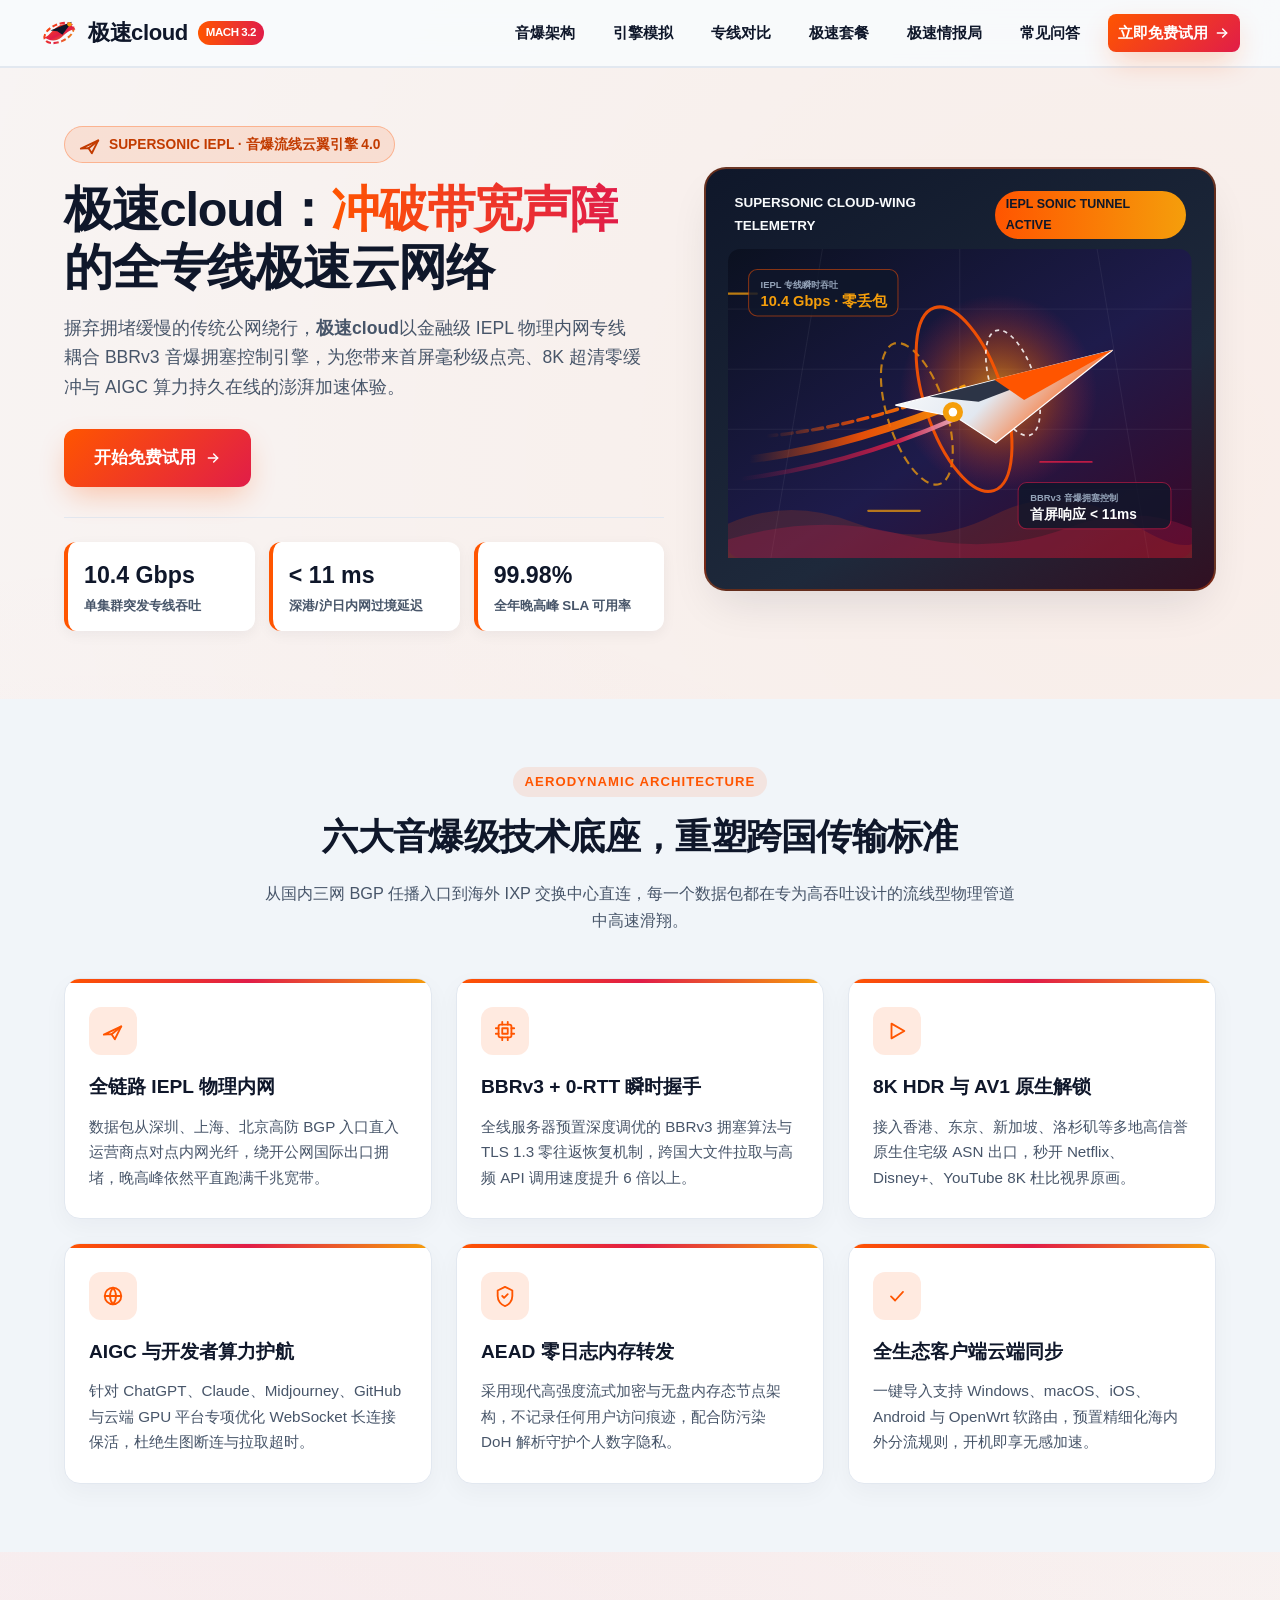
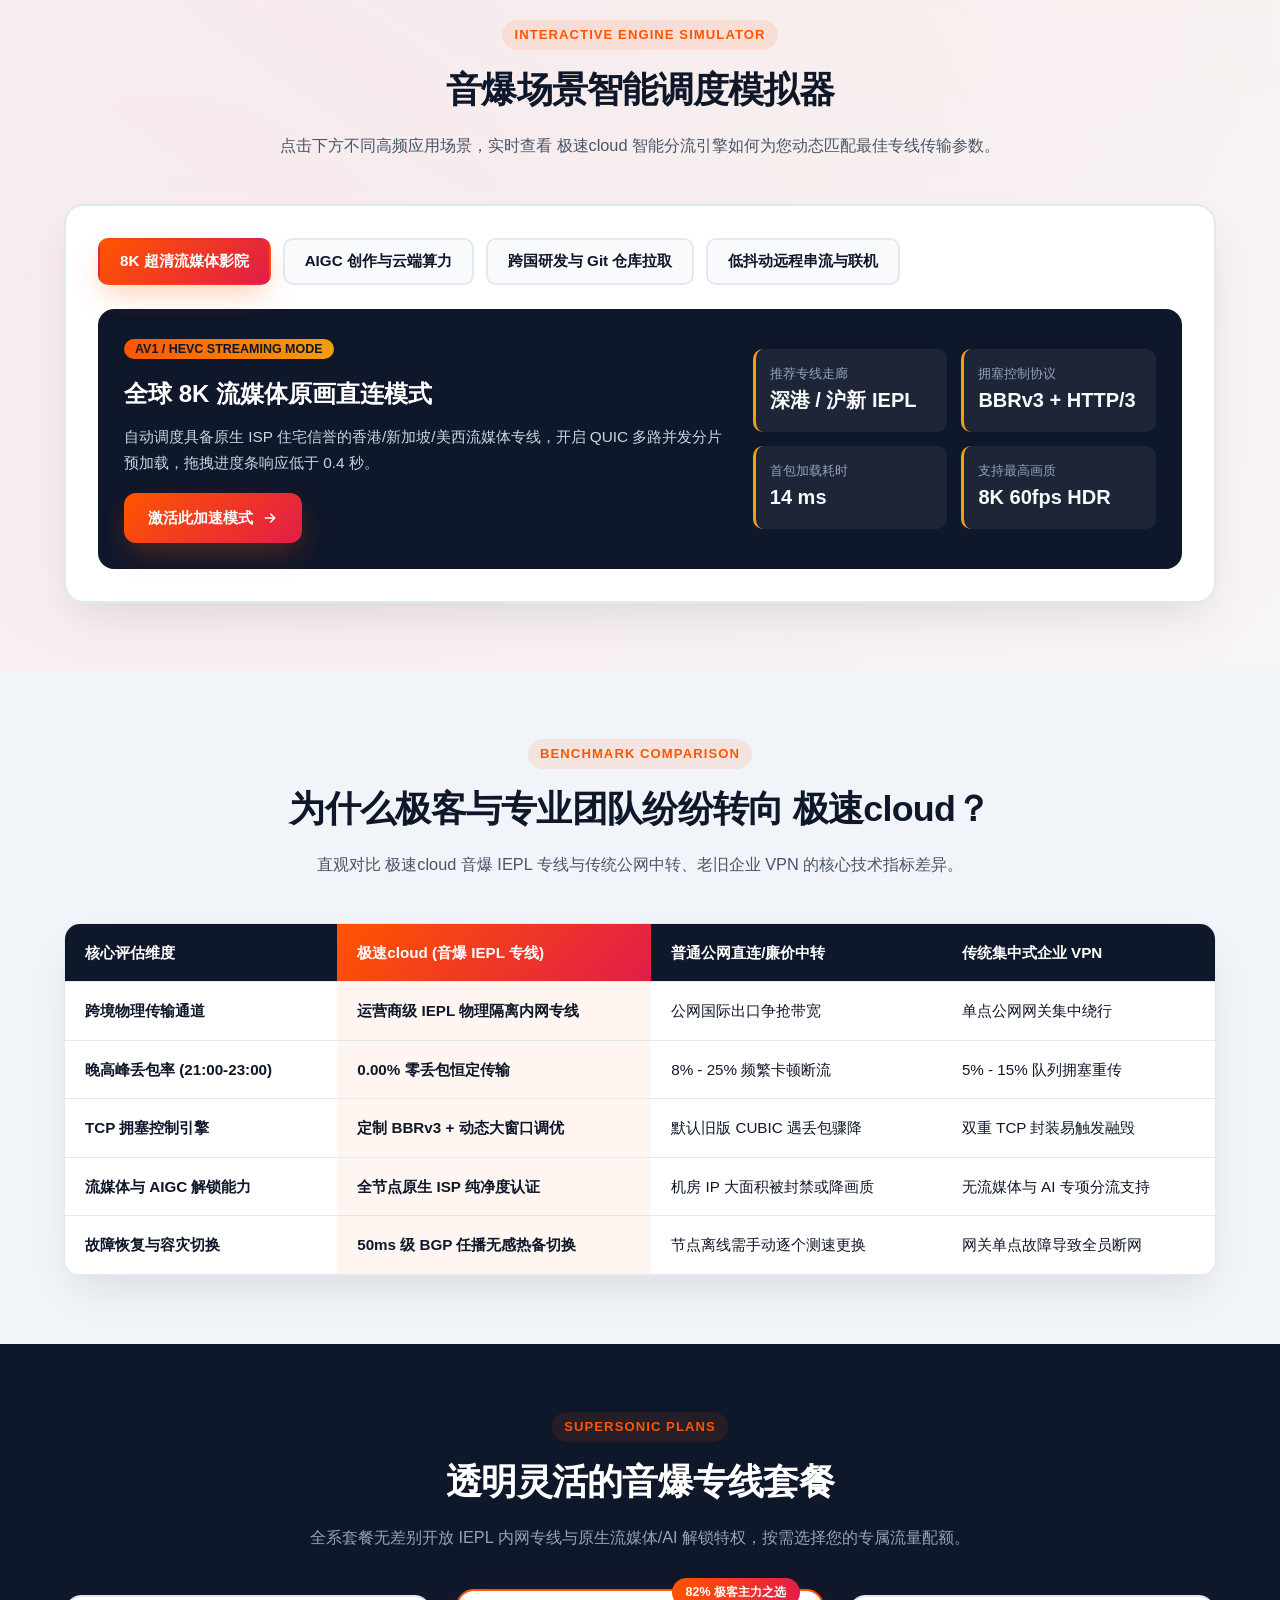
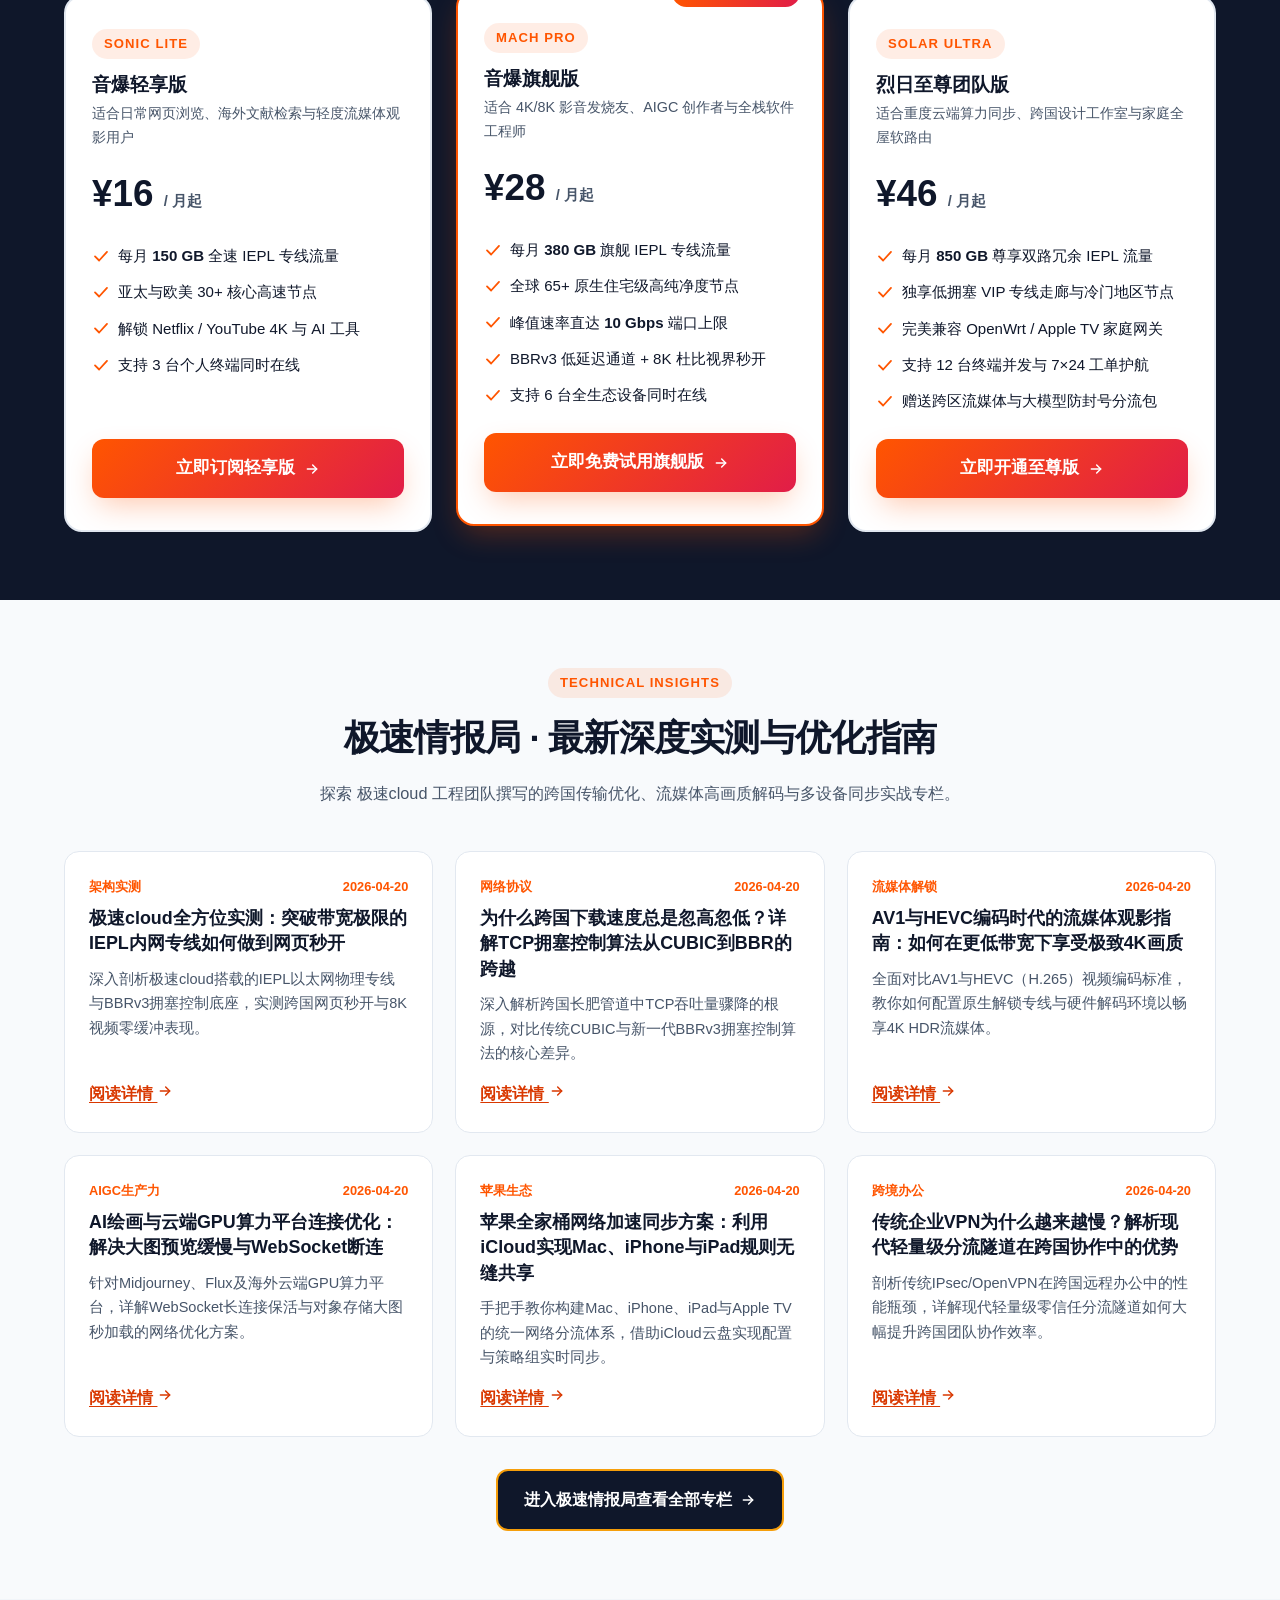
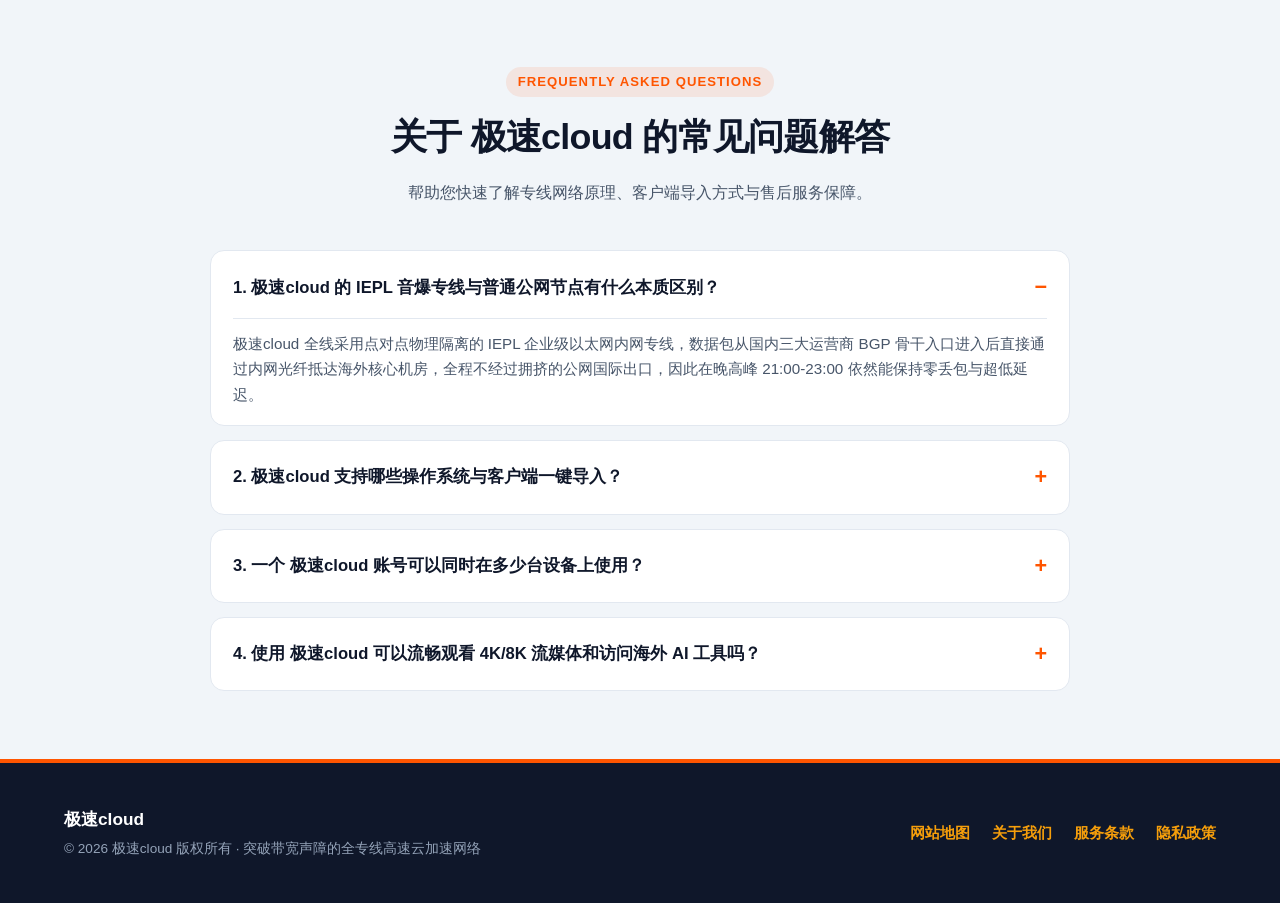
==== commit e096f1d9: "fix: remove external blog links, desensitize subscription terms, and align official landing page sty" ====
--- a/index.html
+++ b/index.html
@@ -44,7 +44,7 @@
           "name": "极速cloud支持哪些操作系统与客户端一键导入？",
           "acceptedAnswer": {
             "@type": "Answer",
-            "text": "全面兼容Windows、macOS、iOS、Android、Linux及OpenWrt软路由主流客户端，提供智能云端订阅链接一键导入。"
+            "text": "全面兼容Windows、macOS、iOS、Android、Linux及OpenWrt软路由主流客户端，提供智能云端账户信息一键导入。"
           }
         },
         {
@@ -291,7 +291,7 @@
           </p>
           <div class="btn-row">
             <a href="https://ww012.twilightaff.com/#/?code=A56DH1Af" rel="nofollow" target="_blank" class="btn-primary">开始免费试用 <svg class="ico" viewBox="0 0 24 24" width="16" height="16" fill="none" stroke="currentColor" stroke-width="2.2" stroke-linecap="round" stroke-linejoin="round"><line x1="5" y1="12" x2="19" y2="12"/><polyline points="13 6 19 12 13 18"/></svg></a>
-            <a href="https://tizilab.net/paihang/" target="_blank" class="btn-secondary">2026最新梯子推荐</a>
+            
           </div>
           <div class="hero-metrics">
             <div class="metric-box">
@@ -579,8 +579,7 @@
                 <li><svg class="ico" viewBox="0 0 24 24" width="18" height="18" fill="none" stroke="currentColor" stroke-width="2.4" stroke-linecap="round" stroke-linejoin="round"><polyline points="4 12.5 9.5 18 20 6.5"/></svg> <span>亚太与欧美 30+ 核心高速节点</span></li>
                 <li><svg class="ico" viewBox="0 0 24 24" width="18" height="18" fill="none" stroke="currentColor" stroke-width="2.4" stroke-linecap="round" stroke-linejoin="round"><polyline points="4 12.5 9.5 18 20 6.5"/></svg> <span>解锁 Netflix / YouTube 4K 与 AI 工具</span></li>
                 <li><svg class="ico" viewBox="0 0 24 24" width="18" height="18" fill="none" stroke="currentColor" stroke-width="2.4" stroke-linecap="round" stroke-linejoin="round"><polyline points="4 12.5 9.5 18 20 6.5"/></svg> <span>支持 3 台个人终端同时在线</span></li>
-                <li><svg class="ico" viewBox="0 0 24 24" width="18" height="18" fill="none" stroke="currentColor" stroke-width="2.4" stroke-linecap="round" stroke-linejoin="round"><polyline points="4 12.5 9.5 18 20 6.5"/></svg> <span>全平台客户端一键订阅导入</span></li>
-              </ul>
+</ul>
             </div>
             <a href="https://ww012.twilightaff.com/#/?code=A56DH1Af" rel="nofollow" target="_blank" class="btn-primary" style="justify-content:center;width:100%;">立即订阅轻享版 <svg class="ico" viewBox="0 0 24 24" width="16" height="16" fill="none" stroke="currentColor" stroke-width="2.2" stroke-linecap="round" stroke-linejoin="round"><line x1="5" y1="12" x2="19" y2="12"/><polyline points="13 6 19 12 13 18"/></svg></a>
           </div>
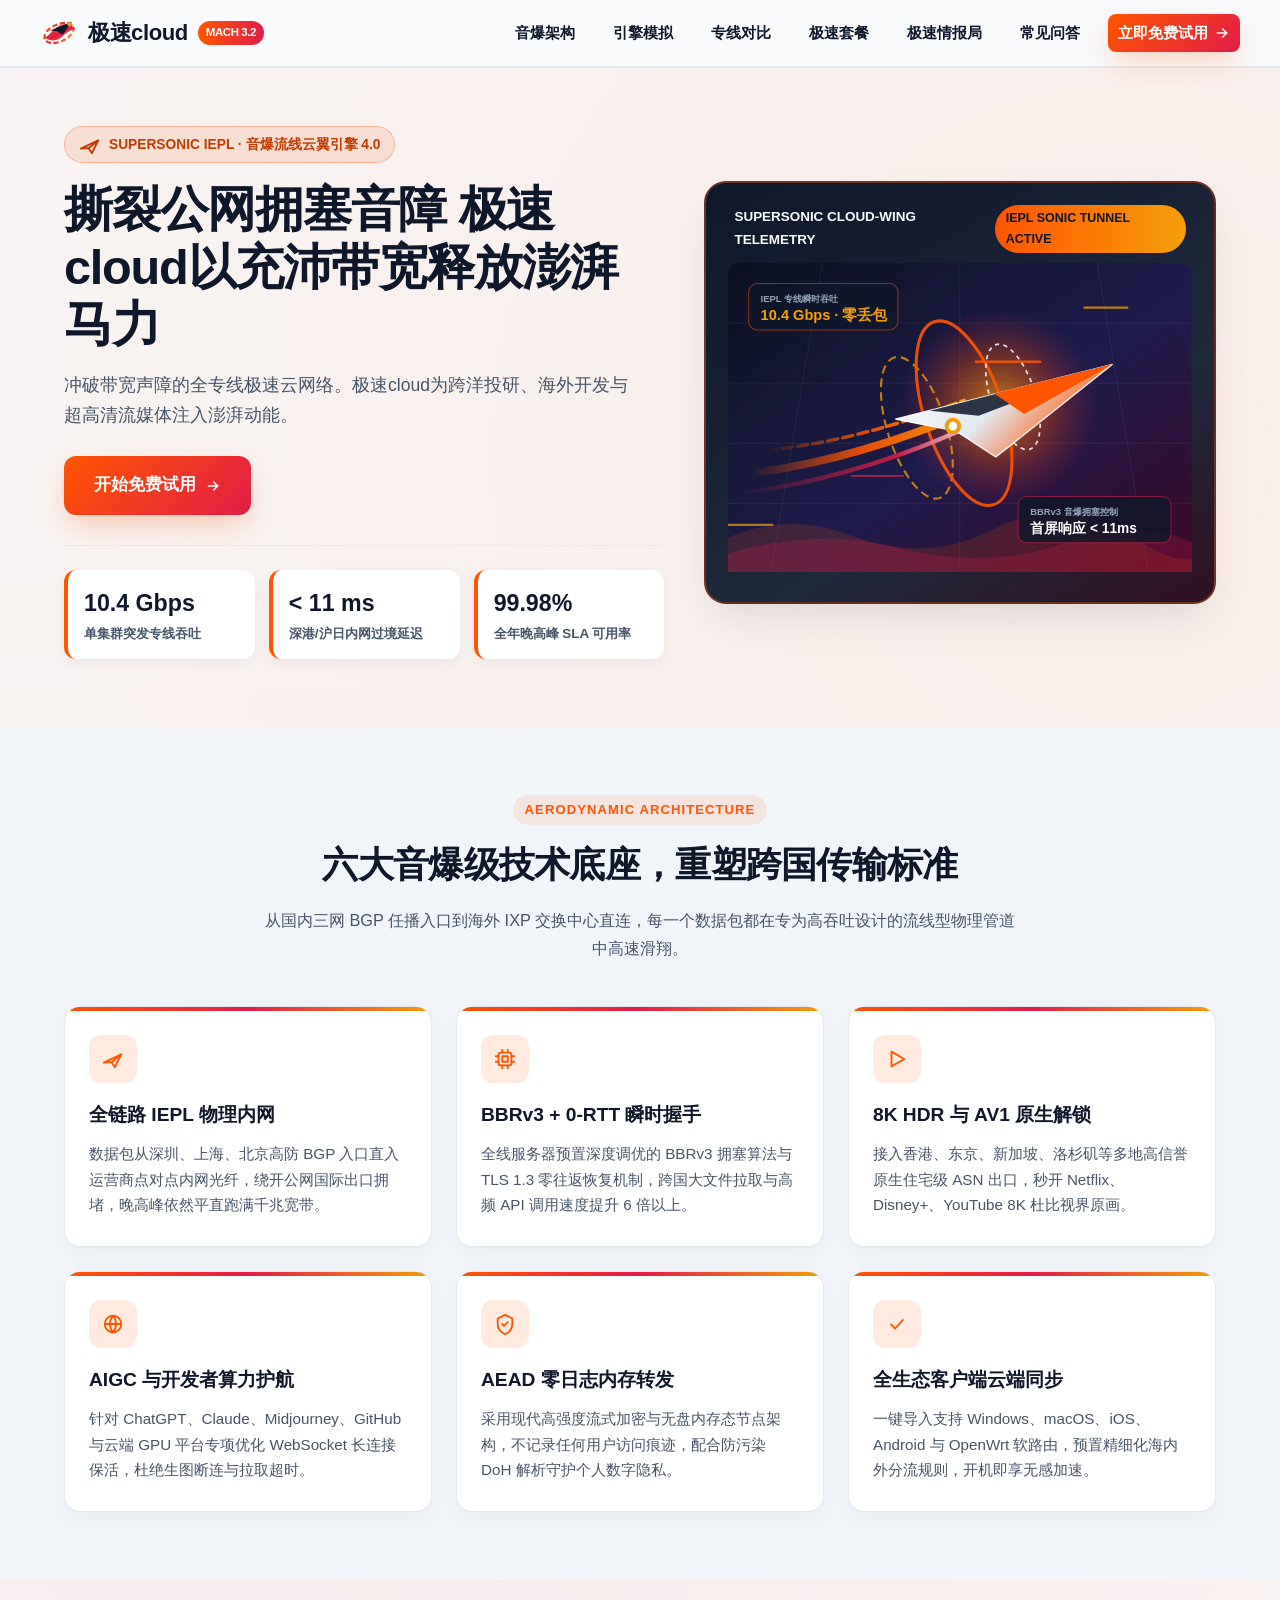
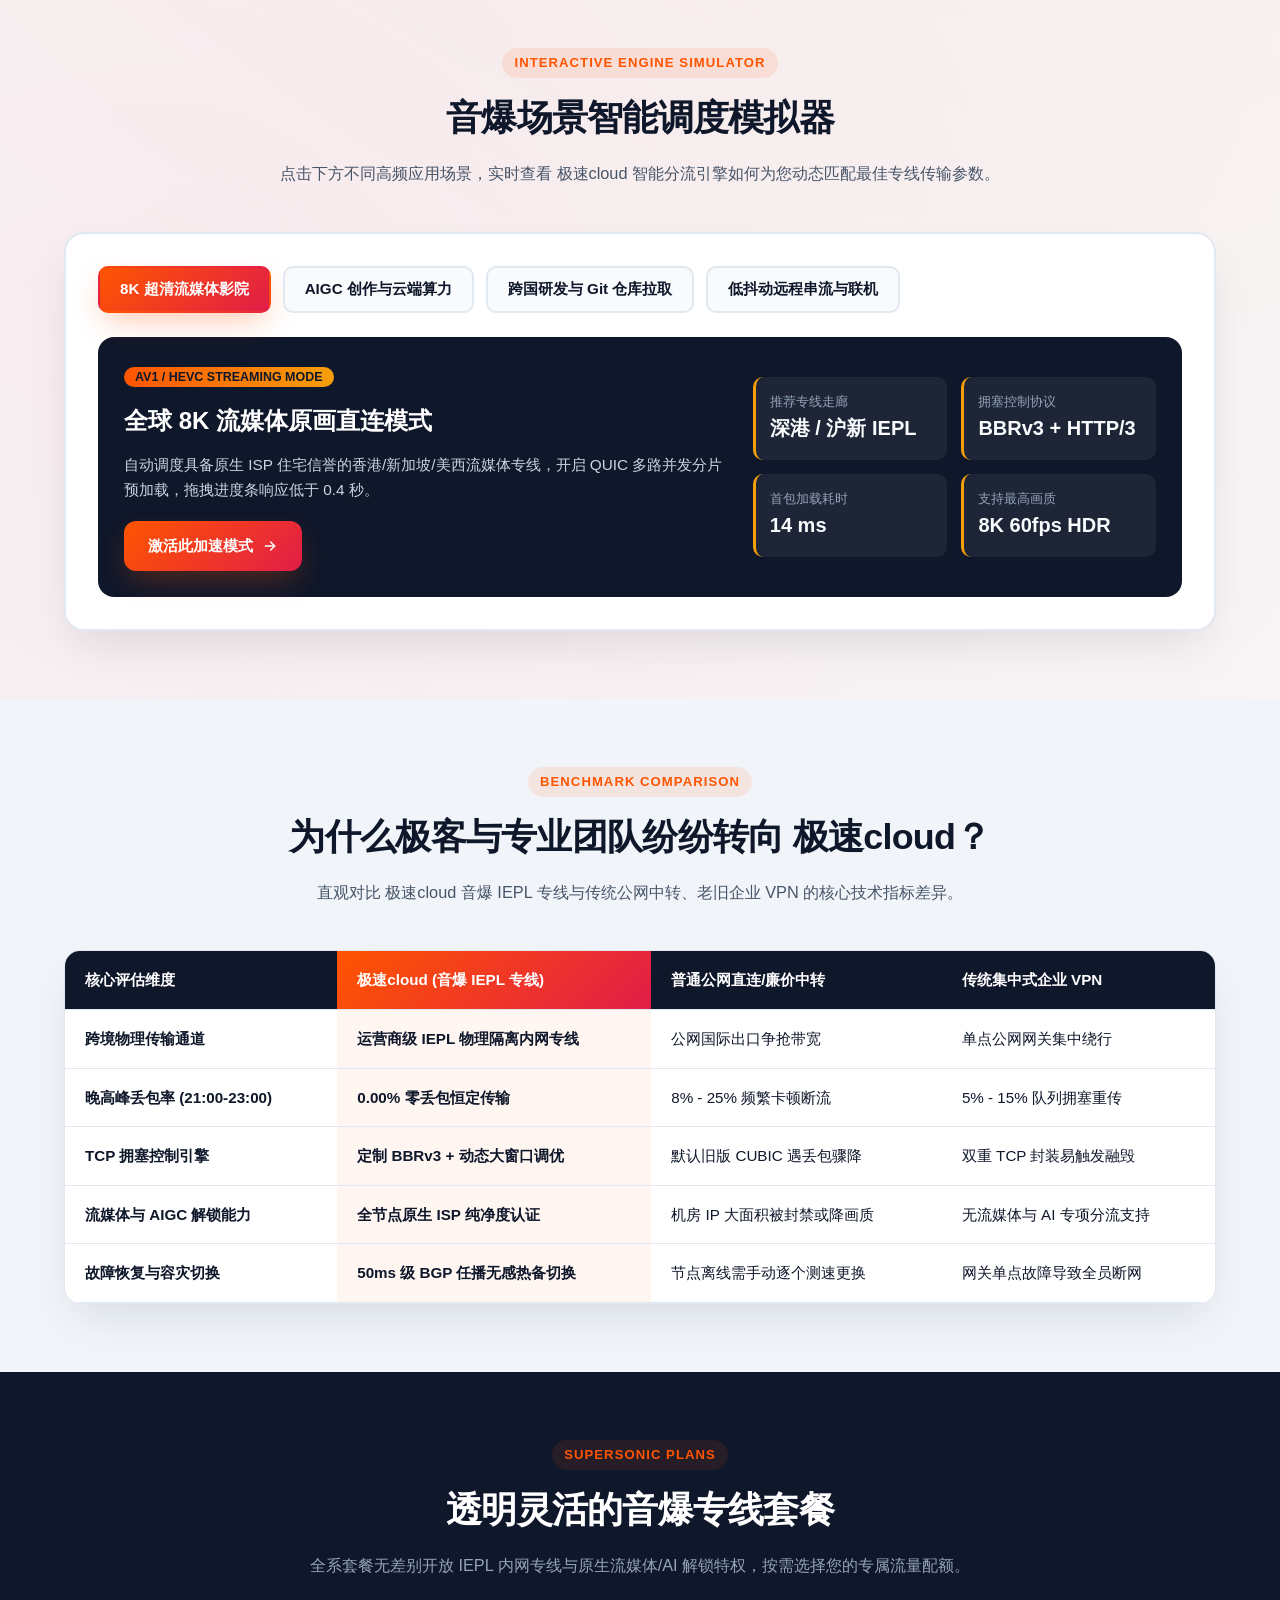
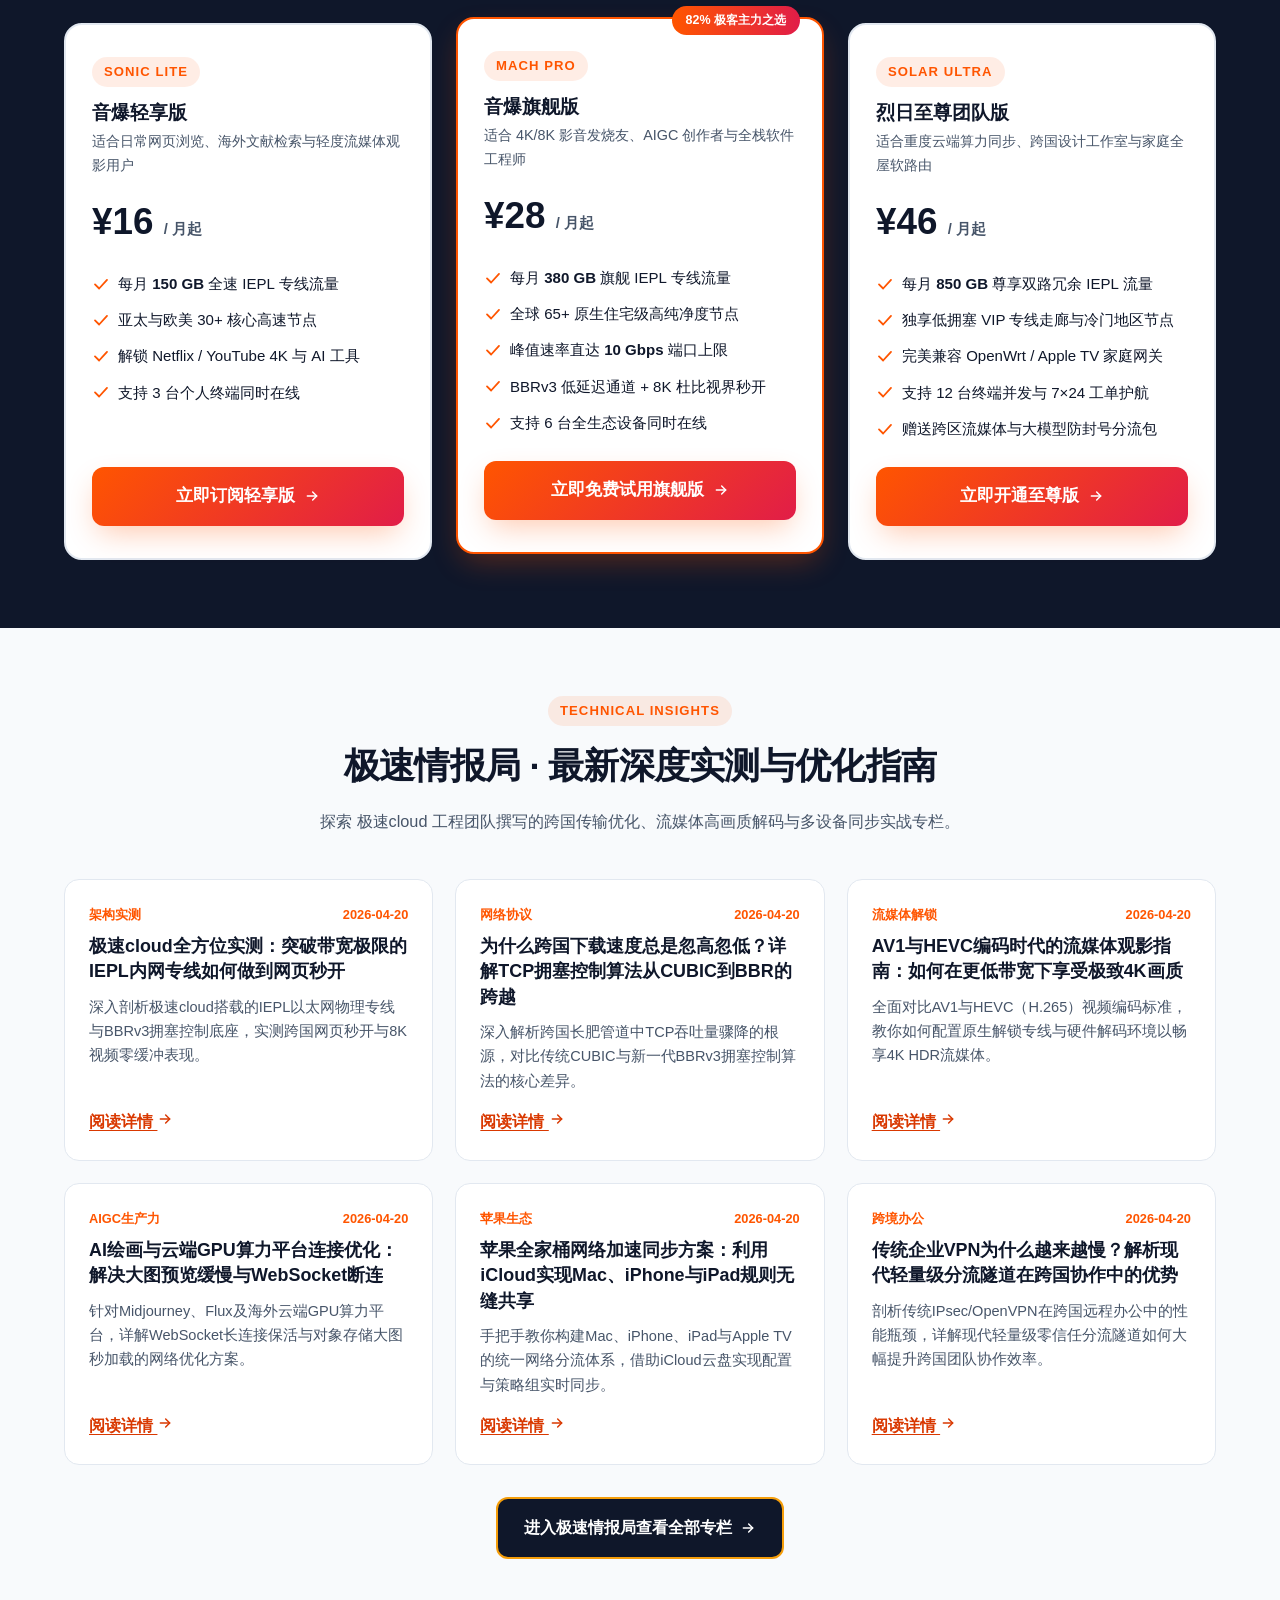
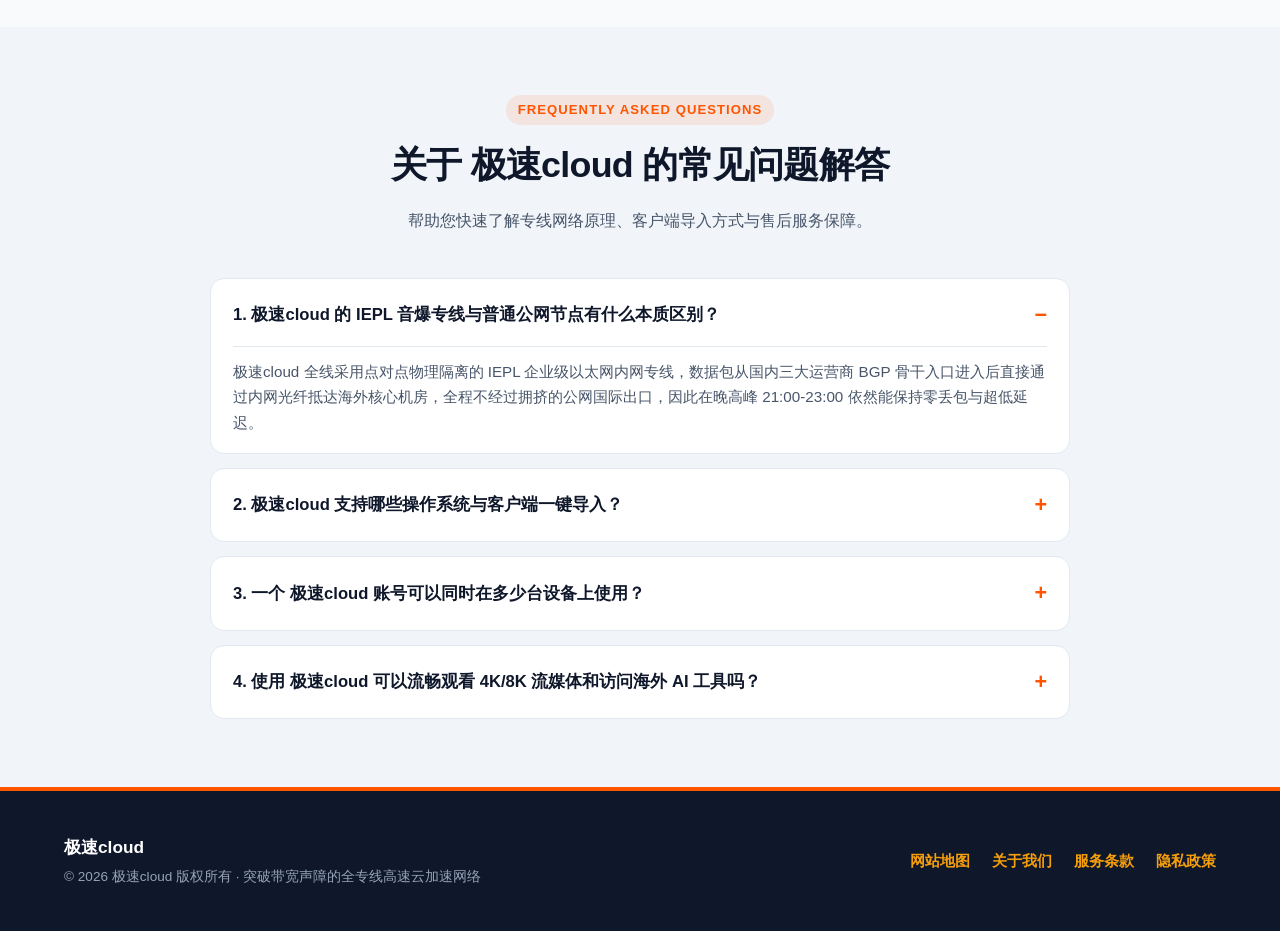
==== commit 08652e82: "revert: restore original layout and structure prior to pricing changes while keeping bespoke hero in" ====
--- a/index.html
+++ b/index.html
@@ -3,7 +3,7 @@
 <head>
   <meta charset="UTF-8">
   <meta name="viewport" content="width=device-width, initial-scale=1.0">
-  <title>极速cloud官网 - 突破声障的IEPL专线客户端下载与高速节点机场套餐</title>
+  <title>极速cloud专线服务 - 突破声障的IEPL专线客户端下载与高速节点机场套餐</title>
   <meta name="description" content="极速cloud官方客户端与高速节点订阅平台，搭载IEPL内网物理专线与BBRv3音爆加速引擎，实现跨国网络加速与8K流媒体极速秒开，是2026年口碑卓越的旗舰机场推荐之选。">
   <link rel="canonical" href="https://jscloud.autos/">
   <meta property="og:title" content="极速cloud官网 - 突破声障的IEPL专线客户端下载与高速节点机场套餐">
@@ -285,10 +285,8 @@
       <div class="container hero-grid">
         <div>
           <div class="sonic-tag"><svg class="ico" viewBox="0 0 24 24" width="22" height="22" fill="none" stroke="currentColor" stroke-width="2" stroke-linecap="round" stroke-linejoin="round"><path d="M2 16l19-9-7 14-3.5-5.5L2 16z"/><path d="M21 7L10.5 15.5"/></svg> <span>SUPERSONIC IEPL · 音爆流线云翼引擎 4.0</span></div>
-          <h1>极速cloud：<span class="hl">冲破带宽声障</span>的全专线极速云网络</h1>
-          <p class="hero-lead">
-            摒弃拥堵缓慢的传统公网绕行，<strong>极速cloud</strong>以金融级 IEPL 物理内网专线耦合 BBRv3 音爆拥塞控制引擎，为您带来首屏毫秒级点亮、8K 超清零缓冲与 AIGC 算力持久在线的澎湃加速体验。
-          </p>
+          <h1>撕裂公网拥塞音障 <span>极速cloud以充沛带宽释放澎湃马力</span></h1>
+          <p class="hero-lead">冲破带宽声障的全专线极速云网络。极速cloud为跨洋投研、海外开发与超高清流媒体注入澎湃动能。</p>
           <div class="btn-row">
             <a href="https://ww012.twilightaff.com/#/?code=A56DH1Af" rel="nofollow" target="_blank" class="btn-primary">开始免费试用 <svg class="ico" viewBox="0 0 24 24" width="16" height="16" fill="none" stroke="currentColor" stroke-width="2.2" stroke-linecap="round" stroke-linejoin="round"><line x1="5" y1="12" x2="19" y2="12"/><polyline points="13 6 19 12 13 18"/></svg></a>
             
